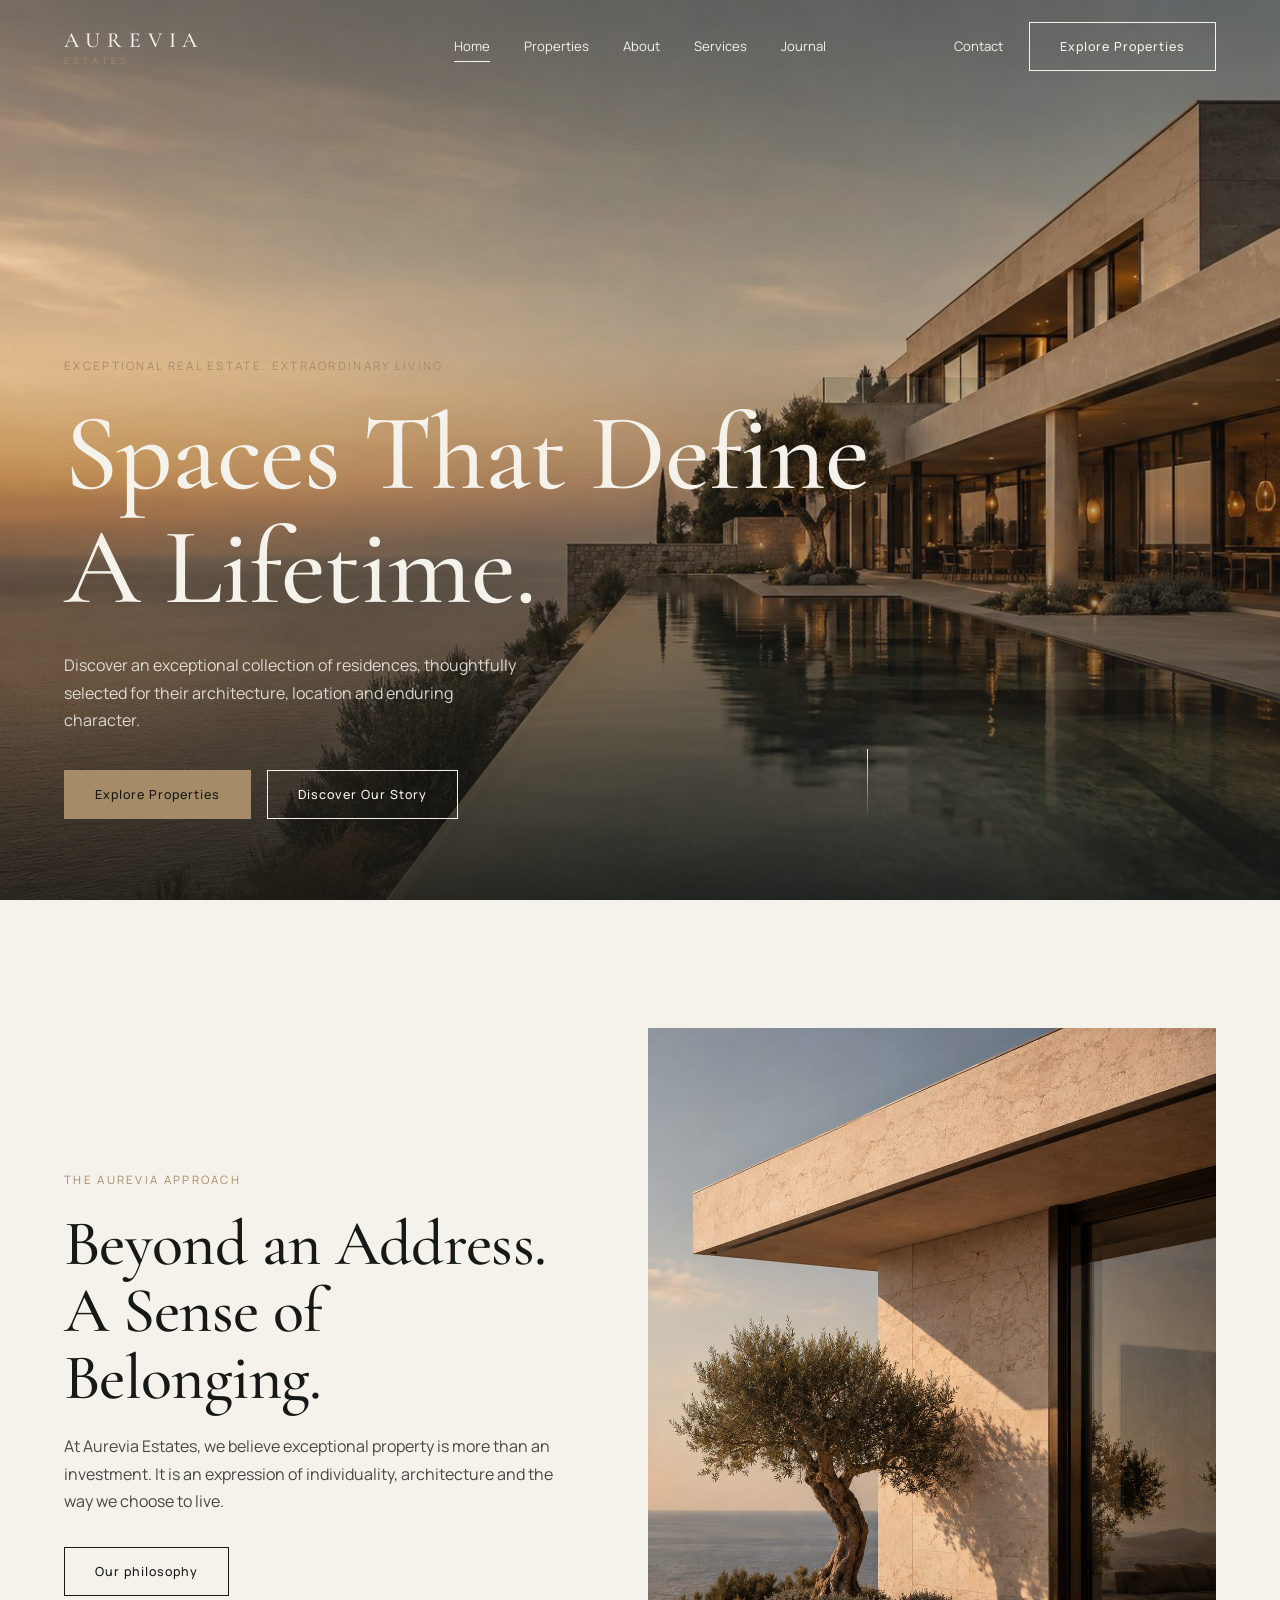
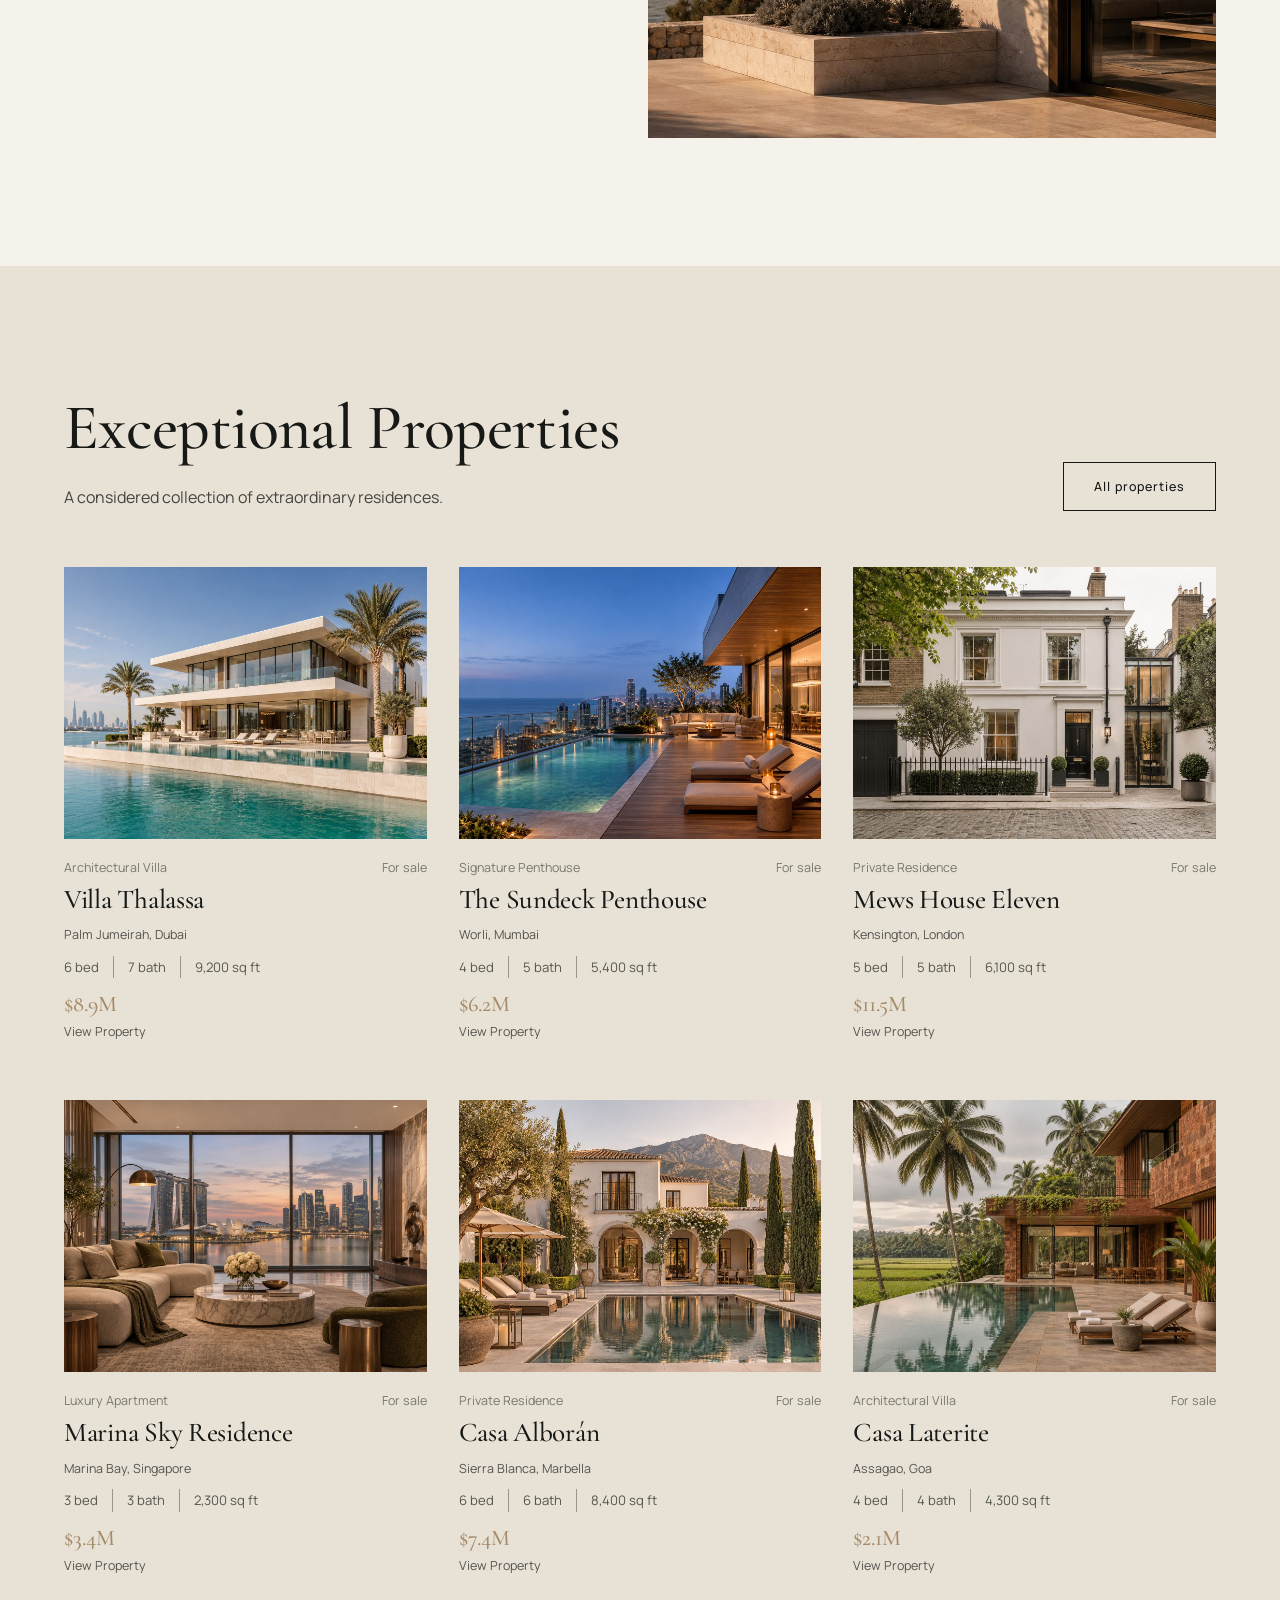
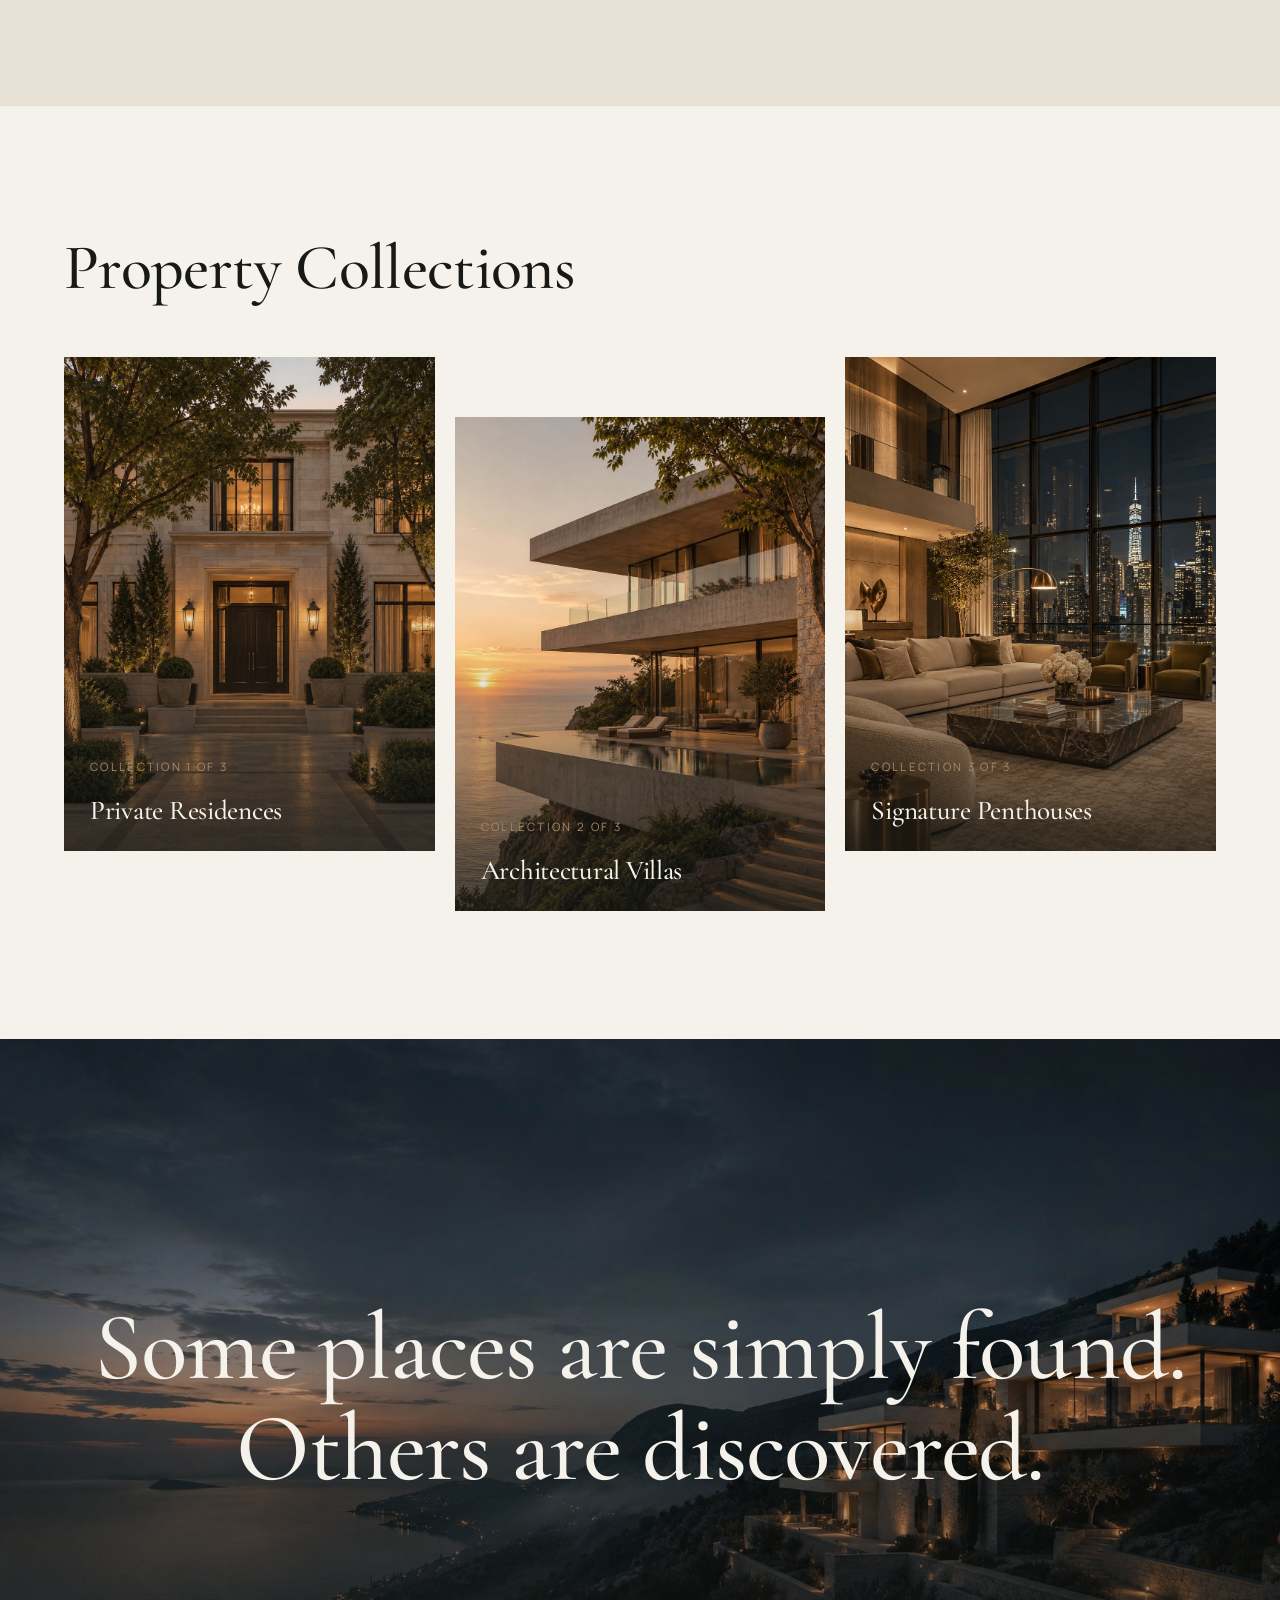
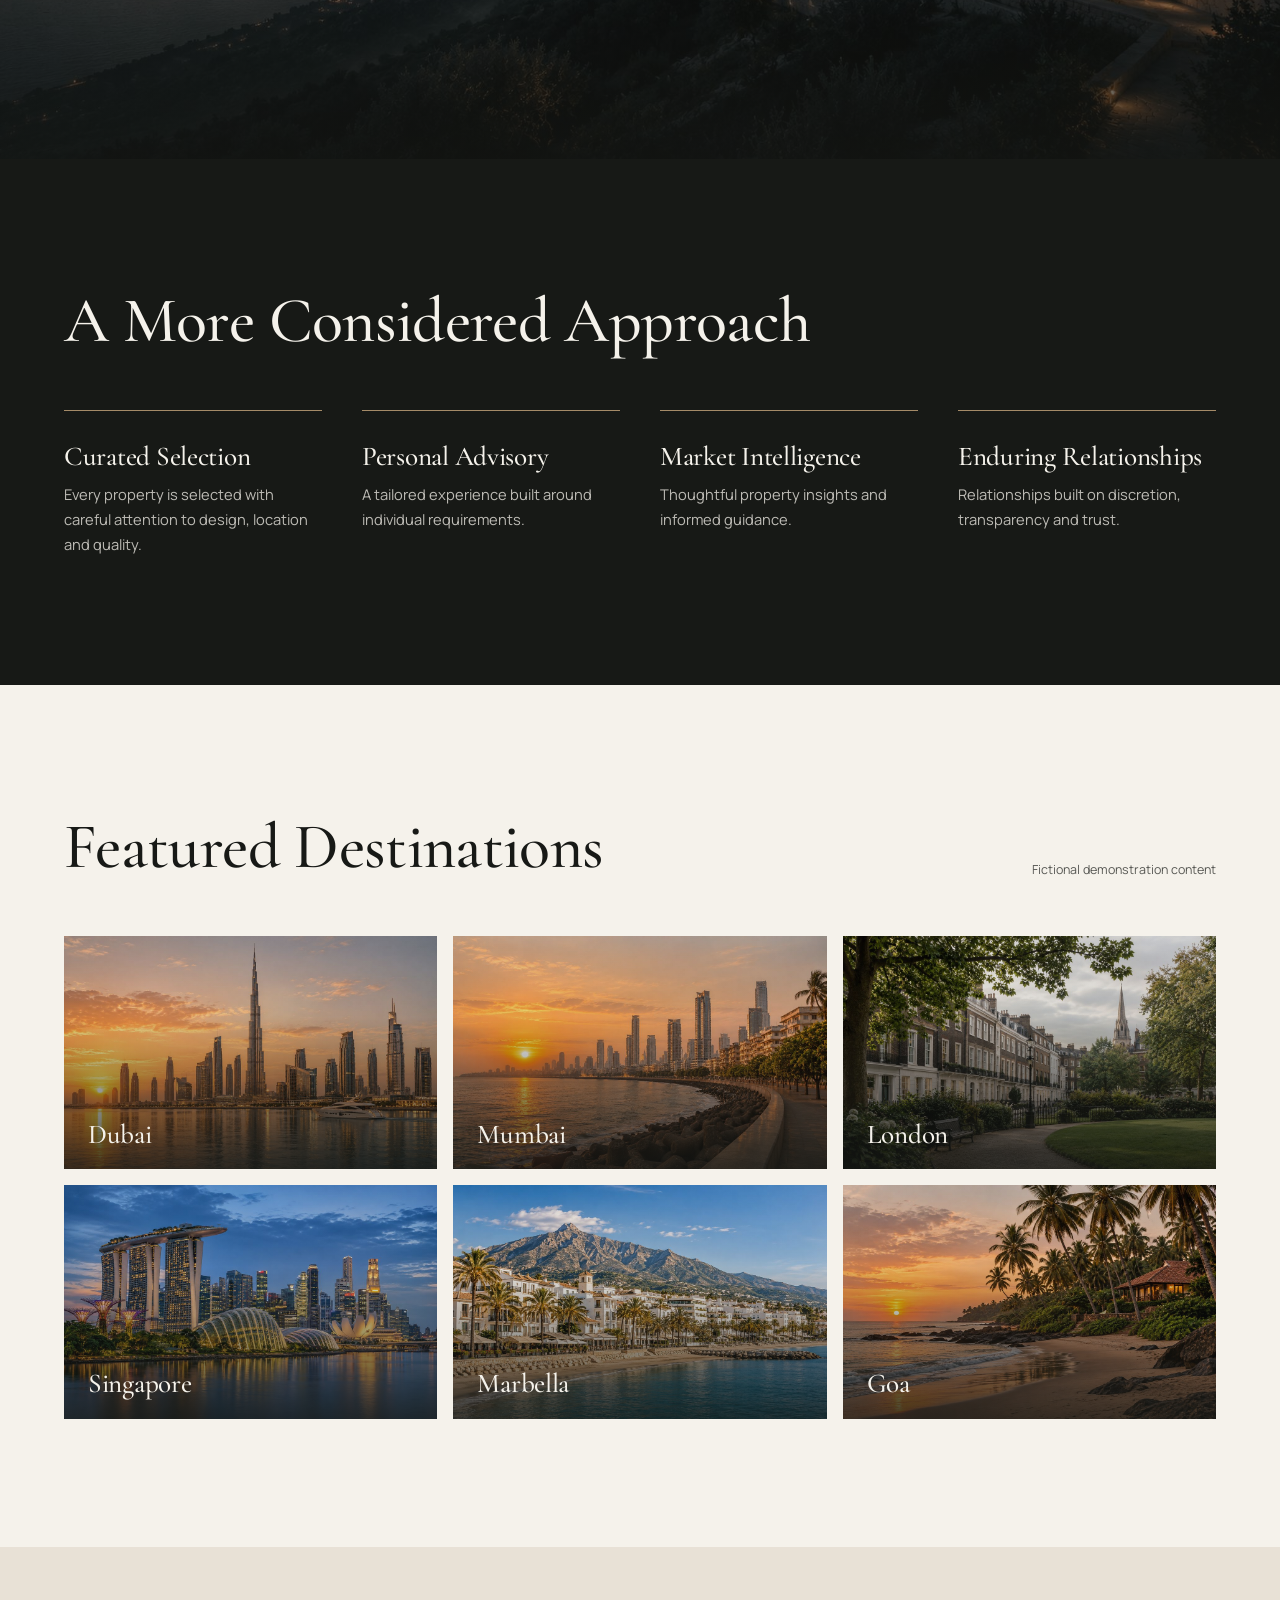
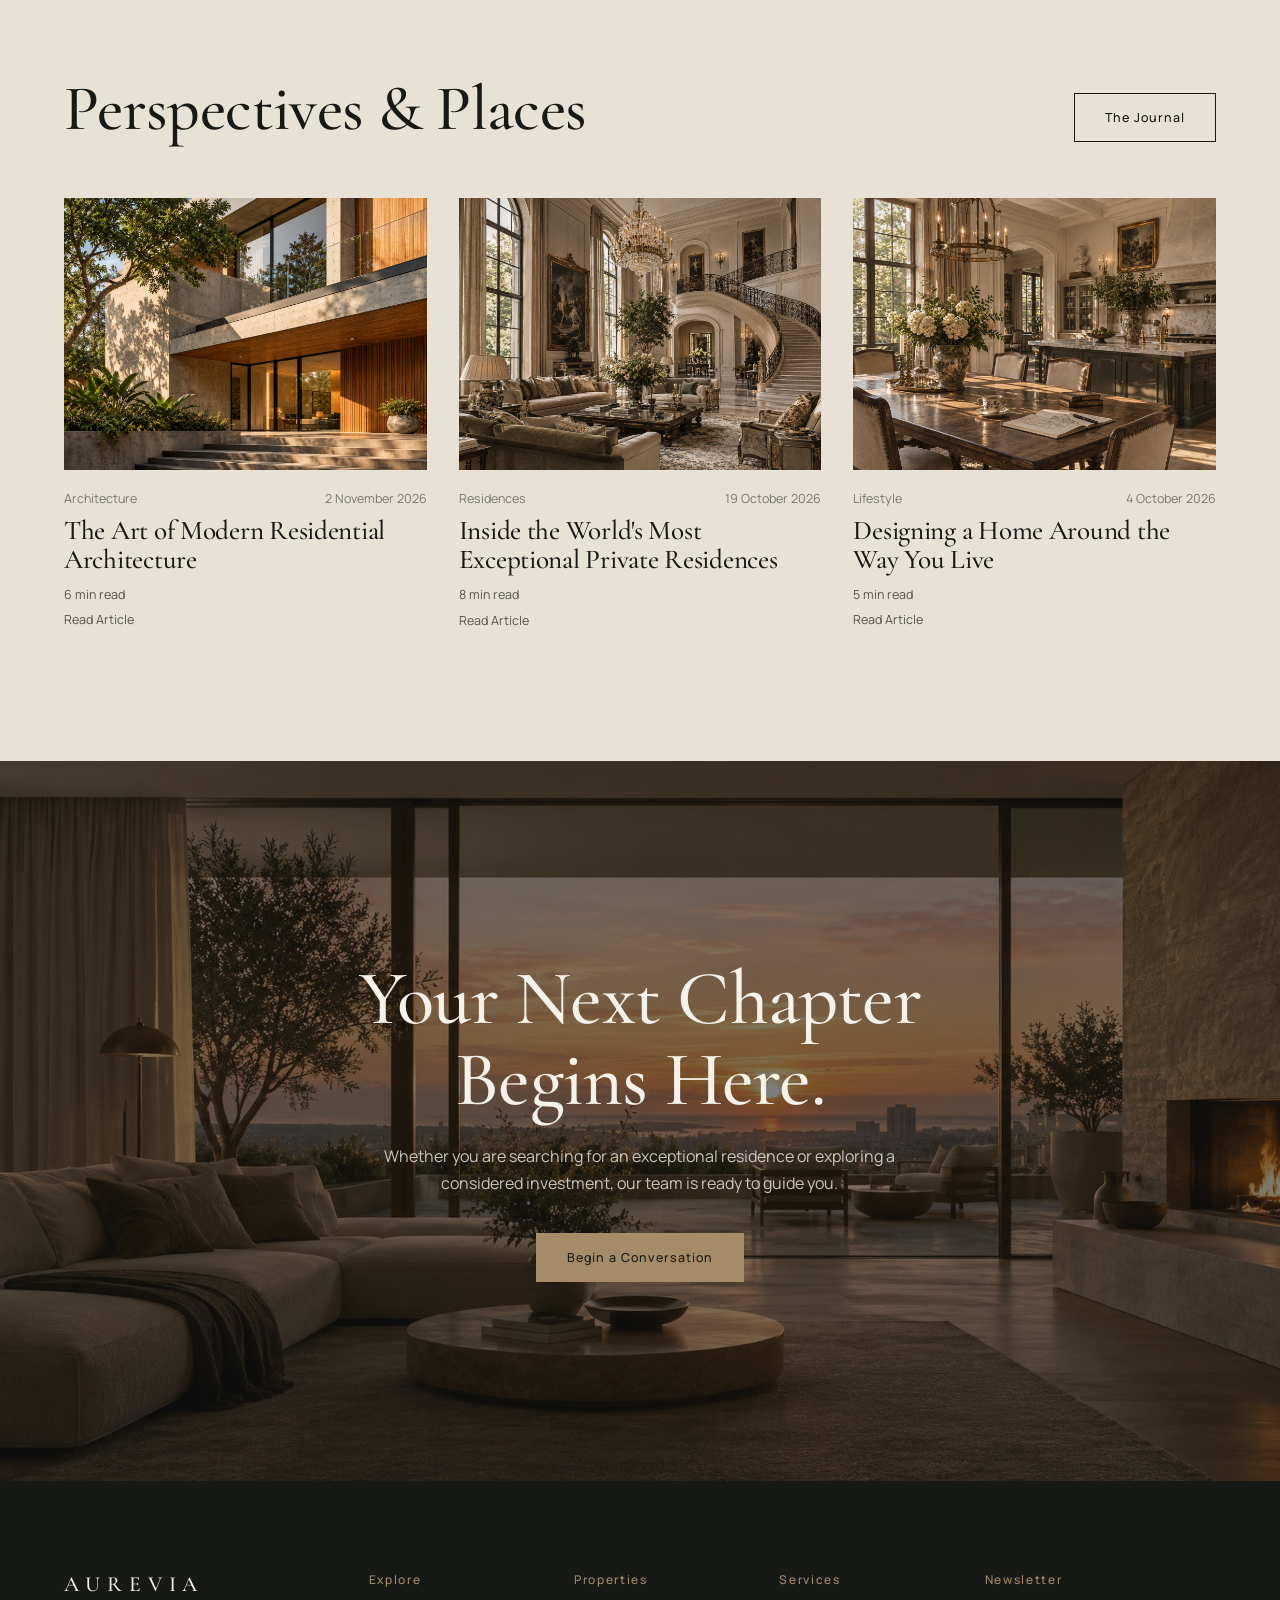
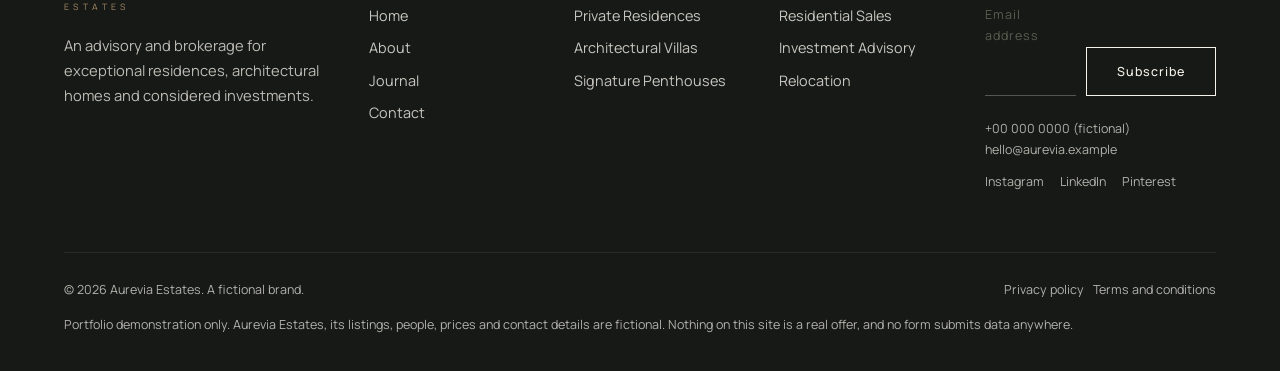
==== index.html @ 460294f6 "Initial commit: Aurevia Estates fictional portfolio website" ====
<!DOCTYPE html>
<html lang="en">
<head>
<meta charset="utf-8">
<meta name="viewport" content="width=device-width, initial-scale=1">
<title>Aurevia Estates | Fictional portfolio demonstration</title>
<meta name="description" content="Aurevia Estates is a fictional luxury real estate brand created as a web design portfolio demonstration.">
<link rel="icon" href="favicon.ico" sizes="any">
<link rel="icon" href="favicon.svg" type="image/svg+xml">
<link rel="apple-touch-icon" href="apple-touch-icon.png">
<meta name="theme-color" content="#171916">
<meta property="og:type" content="website">
<meta property="og:title" content="Aurevia Estates | Fictional luxury real estate portfolio demo">
<meta property="og:description" content="A fictional luxury real estate brand created as a web design portfolio demonstration.">
<meta property="og:image" content="https://YOUR-DOMAIN.com/og-image.jpg">
<meta name="twitter:card" content="summary_large_image">
<link rel="preconnect" href="https://fonts.googleapis.com"><link rel="preconnect" href="https://fonts.gstatic.com" crossorigin>
<link href="https://fonts.googleapis.com/css2?family=Cormorant+Garamond:wght@400;500;600&family=Manrope:wght@400;500;600&family=Pinyon+Script&display=swap" rel="stylesheet">
<link rel="stylesheet" href="styles.css">
</head>
<body>
<a href="#main" id="skip" class="ul" style="position:absolute;left:-999px;z-index:80;background:#171916;color:#F5F2EB;padding:8px 14px" onfocus="this.style.left='10px'" onblur="this.style.left='-999px'">Skip to content</a>
<header id="hd">
  <a href="#/" class="logo" aria-label="Aurevia Estates home">AUREVIA<small>ESTATES</small></a>
  <nav id="nav" aria-label="Main">
    <a href="#/">Home</a><a href="#/properties">Properties</a><a href="#/about">About</a><a href="#/services">Services</a><a href="#/journal">Journal</a><a href="#/contact" class="m">Contact</a>
  </nav>
  <div class="hr"><a href="#/contact" class="ul">Contact</a><a href="#/properties" class="btn">Explore Properties</a></div>
  <button id="burger" aria-expanded="false" aria-controls="nav">Menu</button>
</header>
<main id="main"></main>
<footer>
  <div class="fg">
    <div><a href="#/" class="logo">AUREVIA<small>ESTATES</small></a><p style="margin-top:20px;opacity:.75;max-width:34ch;font-size:.92rem">An advisory and brokerage for exceptional residences, architectural homes and considered investments.</p></div>
    <div><h4>Explore</h4><ul><li><a href="#/">Home</a></li><li><a href="#/about">About</a></li><li><a href="#/journal">Journal</a></li><li><a href="#/contact">Contact</a></li></ul></div>
    <div><h4>Properties</h4><ul><li><a href="#/properties/residence">Private Residences</a></li><li><a href="#/properties/villa">Architectural Villas</a></li><li><a href="#/properties/penthouse">Signature Penthouses</a></li></ul></div>
    <div><h4>Services</h4><ul><li><a href="#/services">Residential Sales</a></li><li><a href="#/services">Investment Advisory</a></li><li><a href="#/services">Relocation</a></li></ul></div>
    <div><h4>Newsletter</h4><form data-f="news" novalidate><div class="nl"><div style="flex:1"><label for="ne" class="cap">Email address</label><input id="ne" name="email" type="email" autocomplete="email" data-req></div><button class="btn" style="align-self:end">Subscribe</button></div><span class="err">Enter a valid email address.</span></form>
    <p class="cap" style="margin-top:22px">+00 000 0000 (fictional)<br>hello@aurevia.example</p><p class="cap soc" style="margin-top:10px"><button type="button" class="ul" data-soc="Instagram">Instagram</button><button type="button" class="ul" data-soc="LinkedIn">LinkedIn</button><button type="button" class="ul" data-soc="Pinterest">Pinterest</button></p></div>
  </div>
  <div class="fb"><span>&copy; 2026 Aurevia Estates. A fictional brand.</span><span><a href="#/privacy" class="ul">Privacy policy</a> &nbsp; <a href="#/terms" class="ul">Terms and conditions</a></span></div>
  <p class="cap" style="margin-top:14px">Portfolio demonstration only. Aurevia Estates, its listings, people, prices and contact details are fictional. Nothing on this site is a real offer, and no form submits data anywhere.</p>
</footer>
<div id="toast" role="status" aria-live="polite"></div>
<button id="top" aria-label="Back to top">&uarr;</button>
<script src="script.js"></script>
</body>
</html>
---- styles.css ----
:root{--ink:#171916;--ivory:#F5F2EB;--beige:#E8E1D6;--olive:#777A68;--bronze:#A58B68;--grey:#99958D;--serif:'Cormorant Garamond',Georgia,serif;--sans:'Manrope',system-ui,sans-serif;--pad:clamp(20px,5vw,72px);--sec:clamp(72px,10vw,140px);--ease:cubic-bezier(.2,.7,.2,1)}
*{box-sizing:border-box;margin:0}html{scroll-behavior:smooth}
body{font:400 16px/1.7 var(--sans);background:var(--ivory);color:var(--ink);-webkit-font-smoothing:antialiased;overflow-x:hidden}
a{color:inherit;text-decoration:none}ul{list-style:none;padding:0}img,svg{display:block;max-width:100%}
:focus-visible{outline:2px solid var(--bronze);outline-offset:3px}
h1,h2,h3{font-family:var(--serif);font-weight:500;line-height:1.05;letter-spacing:-.01em}
h1{font-size:clamp(3rem,8.5vw,7.5rem)}h2{font-size:clamp(2.2rem,5vw,4.2rem)}h3{font-size:1.7rem}
.wrap{padding:0 var(--pad)}.sec{padding:var(--sec) var(--pad)}.dark{background:var(--ink);color:var(--ivory)}.beige{background:var(--beige)}
.eye{font-size:.72rem;letter-spacing:.2em;text-transform:uppercase;color:var(--bronze);margin-bottom:20px;display:block}
.lead{max-width:52ch;color:inherit;opacity:.78;margin-top:22px}
/* header */
#hd{position:fixed;inset:0 0 auto;z-index:50;display:grid;grid-template-columns:1fr auto 1fr;align-items:center;padding:22px var(--pad);transition:background .4s,padding .4s,color .4s;color:var(--ivory)}
#hd.solid{background:var(--ink);padding-block:14px}
.logo{font:500 1.35rem var(--serif);letter-spacing:.32em}.logo small{display:block;font:400 .55rem var(--sans);letter-spacing:.5em;color:var(--bronze);margin-top:2px}
#nav{display:flex;gap:34px;font-size:.82rem}#nav a,.ul{position:relative}
#nav a:after,.ul:after{content:"";position:absolute;left:0;bottom:-4px;height:1px;width:100%;background:currentColor;transform:scaleX(0);transform-origin:left;transition:transform .4s var(--ease)}
#nav a:hover:after,#nav a.on:after,.ul:hover:after{transform:scaleX(1)}
.hr{justify-self:end;display:flex;gap:26px;align-items:center;font-size:.82rem}
.btn{display:inline-block;padding:15px 30px;border:1px solid currentColor;font:500 .78rem var(--sans);letter-spacing:.08em;background:none;color:inherit;cursor:pointer;transition:background .35s,color .35s,border-color .35s}
.btn:hover{background:var(--ivory);color:var(--ink);border-color:var(--ivory)}.btn.fill{background:var(--bronze);border-color:var(--bronze);color:var(--ink)}.btn.fill:hover{background:var(--ivory)}
.btn.ink:hover{background:var(--ink);color:var(--ivory);border-color:var(--ink)}
#burger{display:none;background:none;border:0;color:inherit;justify-self:end;cursor:pointer;font:500 .8rem var(--sans);letter-spacing:.1em;padding:8px}
/* hero */
.hero{position:relative;min-height:100svh;display:flex;align-items:flex-end;color:var(--ivory);background:var(--ink);overflow:hidden}
.hero .bg,.hero .bg svg,.band .bg,.band .bg svg{position:absolute;inset:0;width:100%;height:100%}
.hero:after,.band:after{content:"";position:absolute;inset:0;background:linear-gradient(0deg,rgba(23,25,22,.75),rgba(23,25,22,.1) 60%)}
.hero .in{position:relative;z-index:2;padding:0 var(--pad) 9vh;max-width:1200px}
.hero p.s{max-width:46ch;margin:28px 0 36px;opacity:.85}.hero .cta{display:flex;gap:16px;flex-wrap:wrap}
.hero.sm{min-height:62svh}.hero.sm h1{font-size:clamp(2.8rem,7vw,6rem)}
.scroll{position:absolute;right:var(--pad);bottom:9vh;z-index:2;width:1px;height:70px;background:linear-gradient(var(--ivory),transparent);animation:sc 2.4s infinite}
@keyframes sc{0%{transform:scaleY(0);transform-origin:top}50%{transform:scaleY(1);transform-origin:top}51%{transform-origin:bottom}100%{transform:scaleY(0);transform-origin:bottom}}
.hero h1,.hero .eye,.hero .s,.hero .cta{animation:up 1.1s var(--ease) both}.hero .eye{animation-delay:.1s}.hero h1{animation-delay:.25s}.hero .s{animation-delay:.5s}.hero .cta{animation-delay:.65s}
@keyframes up{from{opacity:0;transform:translateY(28px)}}
/* layout */
.split{display:grid;grid-template-columns:1fr 1.15fr;gap:clamp(32px,7vw,110px);align-items:center}
.split.r{grid-template-columns:1.15fr 1fr}.ph{aspect-ratio:4/5;overflow:hidden;background:var(--beige)}.ph svg,.im svg{width:100%;height:100%;transition:transform 1.2s var(--ease)}
.ph:hover svg,.card:hover .im svg,.dest:hover svg,.col:hover svg{transform:scale(1.05)}
.head{display:flex;justify-content:space-between;align-items:flex-end;gap:30px;margin-bottom:56px;flex-wrap:wrap}
.grid{display:grid;grid-template-columns:repeat(3,1fr);gap:56px 32px}
.card{display:block}.im{aspect-ratio:4/3;overflow:hidden;background:var(--beige)}
.cm{display:flex;justify-content:space-between;gap:12px;font-size:.78rem;color:var(--olive);margin:18px 0 8px}
.card h3{margin-bottom:10px}.meta{display:flex;font-size:.82rem;color:#55574d}.meta li+li{border-left:1px solid var(--grey);margin-left:14px;padding-left:14px}
.pr{font:500 1.4rem var(--serif);margin-top:12px;color:var(--bronze)}
.cols{display:grid;grid-template-columns:repeat(3,1fr);gap:20px}.col{position:relative;aspect-ratio:3/4;overflow:hidden;color:var(--ivory)}
.col svg{position:absolute;inset:0;width:100%;height:100%}.col:after{content:"";position:absolute;inset:0;background:linear-gradient(0deg,rgba(23,25,22,.7),transparent 55%)}
.col div{position:absolute;z-index:2;left:26px;bottom:26px}.col:nth-child(2){margin-top:60px}
.band{position:relative;min-height:80svh;display:grid;place-items:center;text-align:center;color:var(--ivory);overflow:hidden;padding:0 var(--pad)}
.band h2{position:relative;z-index:2;font-size:clamp(2.8rem,7.5vw,7rem)}
.pr4{display:grid;grid-template-columns:repeat(4,1fr);gap:40px}.pr4 div{border-top:1px solid var(--bronze);padding-top:22px}.pr4 h3{margin:10px 0}.pr4 p{opacity:.75;font-size:.92rem}
.dests{display:grid;grid-template-columns:repeat(3,1fr);gap:16px}.dest{position:relative;aspect-ratio:16/10;overflow:hidden;color:var(--ivory);cursor:pointer;display:block}
.dest svg{position:absolute;inset:0;width:100%;height:100%}.dest:after{content:"";position:absolute;inset:0;background:linear-gradient(0deg,rgba(23,25,22,.8),rgba(23,25,22,.1) 65%);transition:opacity .4s}.dest:hover:after{opacity:.75}
.dest div{position:absolute;z-index:2;inset:auto 24px 20px}.dest p{font-size:.85rem;max-height:0;opacity:0;overflow:hidden;transition:.5s var(--ease)}.dest:hover p,.dest:focus-visible p{max-height:90px;opacity:.9}
.cap{font-size:.78rem;opacity:.7}
/* filters */
.fl{display:grid;grid-template-columns:2fr 1.2fr 1fr 1fr 1fr;gap:14px;background:var(--beige);padding:24px;margin-bottom:20px;align-items:end}
label{font-size:.72rem;letter-spacing:.08em;color:var(--olive);display:block}
input,select,textarea{width:100%;font:inherit;font-size:.92rem;padding:12px 0;border:0;border-bottom:1px solid var(--grey);background:transparent;color:inherit;border-radius:0}
input:focus,select:focus,textarea:focus{outline:0;border-color:var(--bronze)}.dark input,.dark select,.dark textarea{border-color:#555}
.seg{display:flex;gap:8px;margin-bottom:20px}.seg button{padding:10px 22px;border:1px solid var(--grey);background:none;font:inherit;font-size:.82rem;cursor:pointer;transition:.3s}.seg .on{background:var(--ink);color:var(--ivory);border-color:var(--ink)}
.fa{display:flex;gap:14px;margin-bottom:44px;align-items:center;flex-wrap:wrap}.cnt{margin-left:auto;font-size:.85rem;color:var(--olive)}
#res{transition:opacity .3s}#res.f{opacity:0}.empty{padding:60px 0;text-align:center;grid-column:1/-1}
/* detail */
.gal{display:grid;grid-template-columns:1fr 130px;gap:12px}.gal .main{aspect-ratio:16/9;overflow:hidden}.gal .main svg{width:100%;height:100%}.th{display:grid;gap:12px}
.th button{padding:0;border:2px solid transparent;cursor:pointer;overflow:hidden;background:none;aspect-ratio:4/3}.th button.on{border-color:var(--bronze)}.th svg{width:100%;height:100%}
.facts{display:grid;grid-template-columns:repeat(4,1fr);border-block:1px solid var(--grey);margin:36px 0}.facts div{padding:22px 0}.facts b{display:block;font:500 1.8rem var(--serif)}.facts span{font-size:.78rem;color:var(--olive)}
.two{display:grid;grid-template-columns:1.4fr 1fr;gap:clamp(32px,6vw,90px);align-items:start}.ls{columns:2;gap:30px}.ls li{padding:8px 0;border-bottom:1px solid var(--beige);break-inside:avoid;font-size:.92rem}
form{display:grid;gap:22px}.err{color:#b4513f;font-size:.75rem;display:none}.bad+.err{display:block}.bad{border-color:#b4513f!important}.dark .err{color:#e49b8a}
.ok{border:1px solid var(--bronze);padding:30px}.ok h3{margin-bottom:8px}
/* misc */
.svc{display:grid;grid-template-columns:1fr 1fr;gap:clamp(30px,6vw,90px);align-items:center;margin-bottom:var(--sec)}.svc:nth-child(even) .ph{order:2}.svc .ph{aspect-ratio:4/3}
.svc ul{margin:20px 0 28px}.svc li{padding:6px 0 6px 22px;position:relative;font-size:.92rem}.svc li:before{content:"";position:absolute;left:0;top:17px;width:10px;height:1px;background:var(--bronze)}
.team{display:grid;grid-template-columns:repeat(3,1fr);gap:32px}.mono{aspect-ratio:1;display:grid;place-items:center;font:500 4rem var(--serif);color:var(--bronze);background:var(--ink);margin-bottom:18px}
.val{display:grid;grid-template-columns:repeat(3,1fr);gap:40px}.val div{border-top:1px solid var(--bronze);padding-top:18px}
.art{max-width:720px;margin:0 auto}.art p{font:400 1.3rem/1.8 var(--serif);margin-bottom:1.4em}
.feat{display:grid;grid-template-columns:1.3fr 1fr;gap:48px;align-items:center;margin-bottom:var(--sec)}.feat .im{aspect-ratio:16/10}
.fi{display:flex;gap:10px;flex-wrap:wrap;margin-bottom:40px}.fi button{padding:8px 18px;border:1px solid var(--grey);background:none;font:inherit;font-size:.8rem;cursor:pointer}.fi .on{background:var(--ink);color:var(--ivory)}
.ct{display:grid;grid-template-columns:1fr 1.2fr;gap:clamp(30px,6vw,100px)}.ct dt{font-size:.72rem;color:var(--olive);margin-top:22px}
.map{margin-top:36px;background:var(--beige);aspect-ratio:4/3}
footer{background:var(--ink);color:var(--ivory);padding:90px var(--pad) 36px}
.fg{display:grid;grid-template-columns:1.6fr 1fr 1fr 1fr 1.4fr;gap:40px}footer h4{font:500 .75rem var(--sans);letter-spacing:.14em;color:var(--bronze);margin-bottom:16px}footer li{margin:8px 0;font-size:.9rem;opacity:.8}footer li a:hover{opacity:1;color:var(--bronze)}
.nl{display:flex;gap:10px}.nl input{border-color:#555}.fb{display:flex;justify-content:space-between;gap:20px;flex-wrap:wrap;border-top:1px solid #333;margin-top:60px;padding-top:26px;font-size:.78rem;opacity:.7}
#top{position:fixed;right:20px;bottom:20px;z-index:40;width:46px;height:46px;border:1px solid var(--bronze);background:var(--ink);color:var(--ivory);cursor:pointer;opacity:0;pointer-events:none;transition:.4s}#top.v{opacity:1;pointer-events:auto}
.rv{opacity:0;transform:translateY(24px);transition:opacity 1s var(--ease),transform 1s var(--ease)}.rv.in{opacity:1;transform:none}
.nf{min-height:100svh;display:grid;place-items:center;text-align:center;padding:var(--pad)}
@media(max-width:980px){#hd{grid-template-columns:1fr auto}.hr{display:none}#burger{display:block}
#nav{position:fixed;inset:0;background:var(--ink);flex-direction:column;justify-content:center;align-items:center;gap:26px;font:500 2rem var(--serif);transform:translateY(-100%);transition:transform .6s var(--ease)}#nav.open{transform:none}#burger{position:relative;z-index:60}
.split,.split.r,.two,.svc,.feat,.ct{grid-template-columns:1fr}.svc:nth-child(even) .ph{order:0}.grid,.cols,.dests,.team,.val{grid-template-columns:1fr 1fr}.pr4,.facts{grid-template-columns:1fr 1fr}.fg{grid-template-columns:1fr 1fr}.fl{grid-template-columns:1fr 1fr}.col:nth-child(2){margin-top:0}.gal{grid-template-columns:1fr}.th{grid-template-columns:repeat(4,1fr)}}
@media(max-width:600px){.grid,.cols,.dests,.team,.val,.pr4,.fg,.fl{grid-template-columns:1fr}.ls{columns:1}.nl{flex-direction:column}.btn{width:100%;text-align:center}.hero .cta{flex-direction:column}.scroll{display:none}}
@media(prefers-reduced-motion:reduce){*{animation:none!important;transition:none!important;scroll-behavior:auto!important}.rv{opacity:1;transform:none}}

.hero .bg img,.band .bg img,.ph img{width:100%;height:100%;object-fit:cover;display:block}.hero .bg img,.band .bg img{position:absolute;inset:0}.ph img{transition:transform 1.2s var(--ease)}.ph:hover img{transform:scale(1.05)}.band.cta:after{background:rgba(23,25,22,.55)}.hero .bg img{object-position:30% 50%}
.dest img{position:absolute;inset:0;width:100%;height:100%;object-fit:cover;transition:transform 1.2s var(--ease)}.dest:hover img{transform:scale(1.05)}
.col img{position:absolute;inset:0;width:100%;height:100%;object-fit:cover;transition:transform 1.2s var(--ease)}.col:hover img{transform:scale(1.05)}
.im img{width:100%;height:100%;object-fit:cover;display:block;transition:transform 1.2s var(--ease)}.card:hover .im img,.feat:hover .im img{transform:scale(1.05)}
.gal .main img,.th img{width:100%;height:100%;object-fit:cover;display:block}
.sc{font-family:'Pinyon Script','Snell Roundhand','Brush Script MT',cursive;font-weight:400;letter-spacing:0;line-height:1.15;display:inline-block}p.sc,.sc.md,.sc.lg{display:block}.sc.md{font-size:clamp(2rem,3.4vw,2.8rem)}.sc.lg{font-size:clamp(2.8rem,6vw,5.2rem);line-height:1.1}.sc.b{color:var(--bronze)}
.hero h1 .sc{font-size:1.3em;color:#dcc7a3;line-height:.95}.band h2 .sc,.dark h2 .sc{color:var(--bronze)}h2 .sc{font-size:1.15em}
.tl{display:grid;grid-template-columns:repeat(3,1fr);gap:40px}.tl>div{border-top:1px solid var(--bronze);padding-top:20px}.tl .sc{font-size:3.4rem;color:var(--bronze);line-height:1}.mono.sc{font-size:5rem}
@media(max-width:980px){.tl{grid-template-columns:1fr}}
#nav a.m{display:none}body.lock{overflow:hidden}
.soc button{background:none;border:0;color:inherit;font:inherit;cursor:pointer;padding:0;margin-right:16px}
#toast{position:fixed;left:50%;bottom:28px;transform:translate(-50%,20px);background:var(--ink);color:var(--ivory);padding:14px 22px;font-size:.85rem;border:1px solid var(--bronze);opacity:0;pointer-events:none;transition:.4s;z-index:70;max-width:90vw;text-align:center}#toast.v{opacity:1;transform:translate(-50%,0)}
.gal .main{position:relative}#gm{height:100%}.gb{position:absolute;top:50%;transform:translateY(-50%);width:44px;height:44px;border:1px solid var(--ivory);background:rgba(23,25,22,.55);color:var(--ivory);cursor:pointer;font-size:1.1rem;transition:background .3s}.gb:hover{background:var(--bronze)}.gb.p{left:14px}.gb.n{right:14px}
@media(max-width:980px){#nav a.m{display:block}}
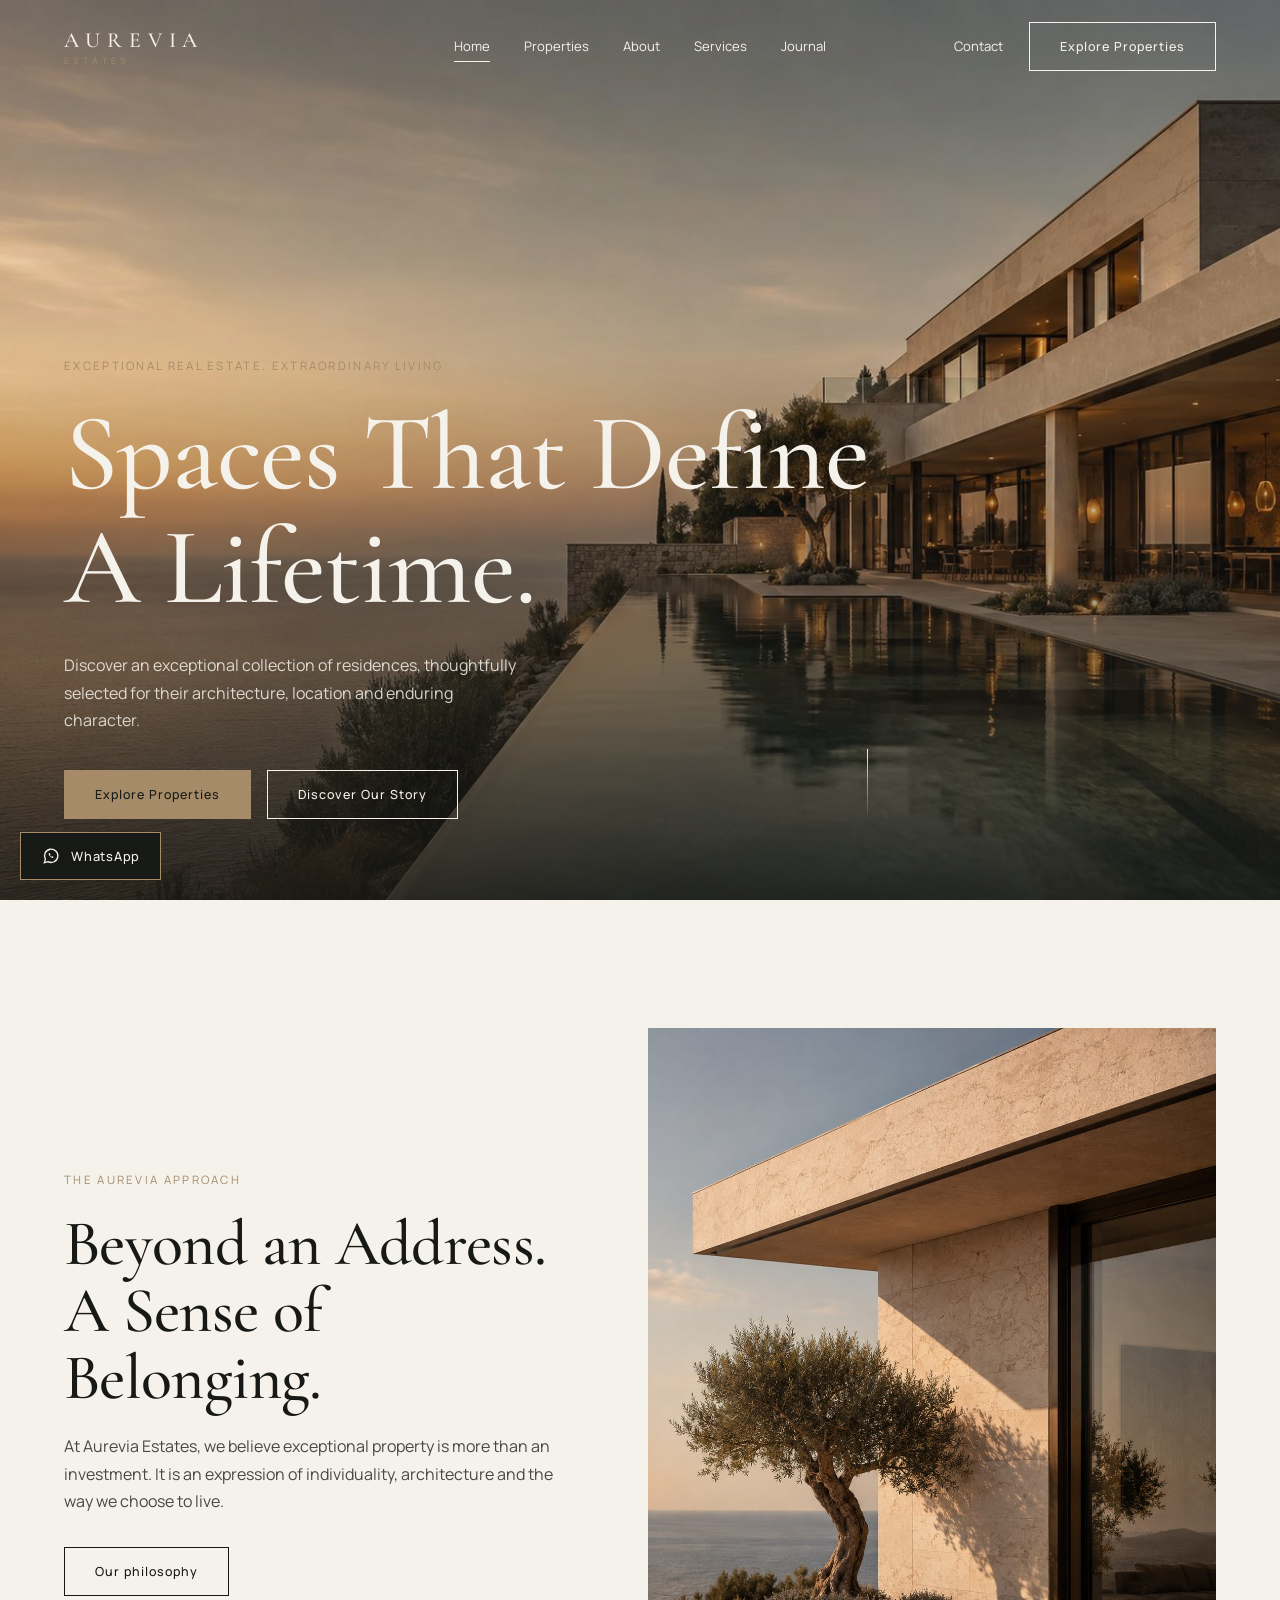
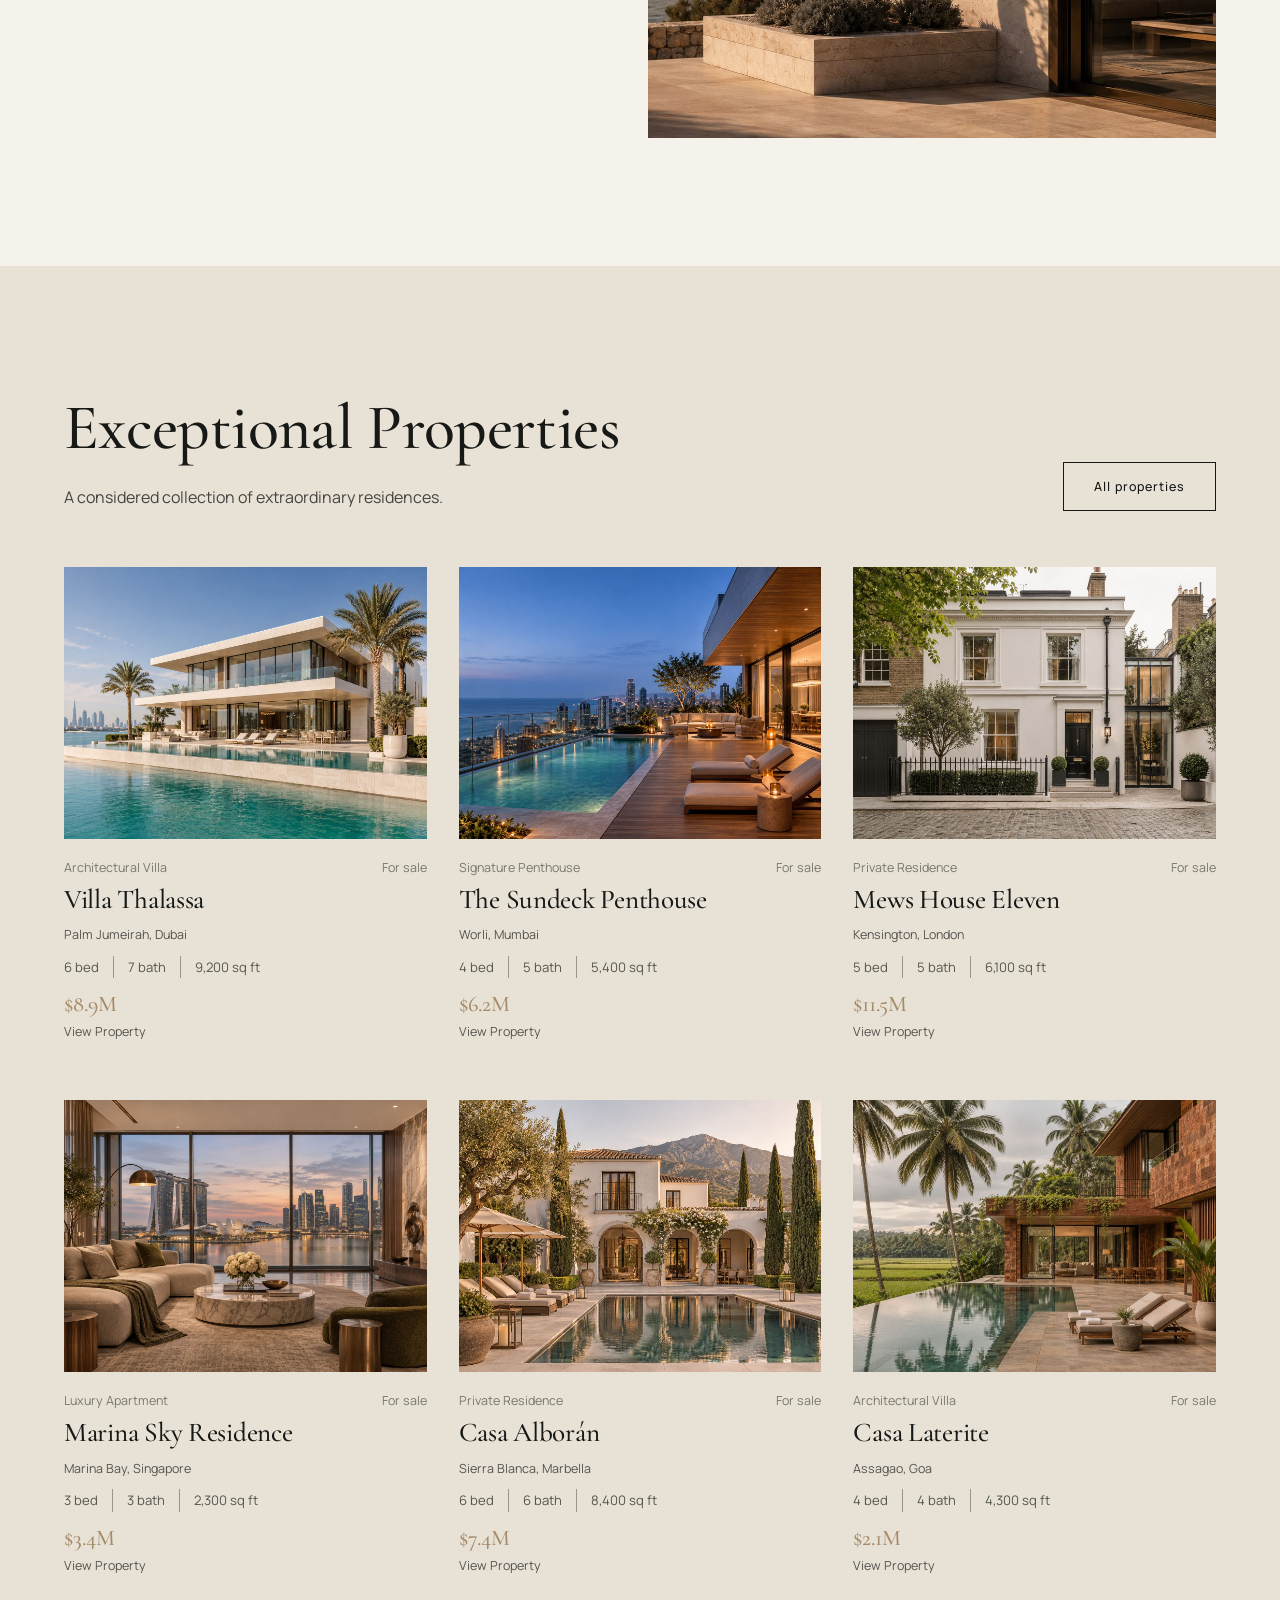
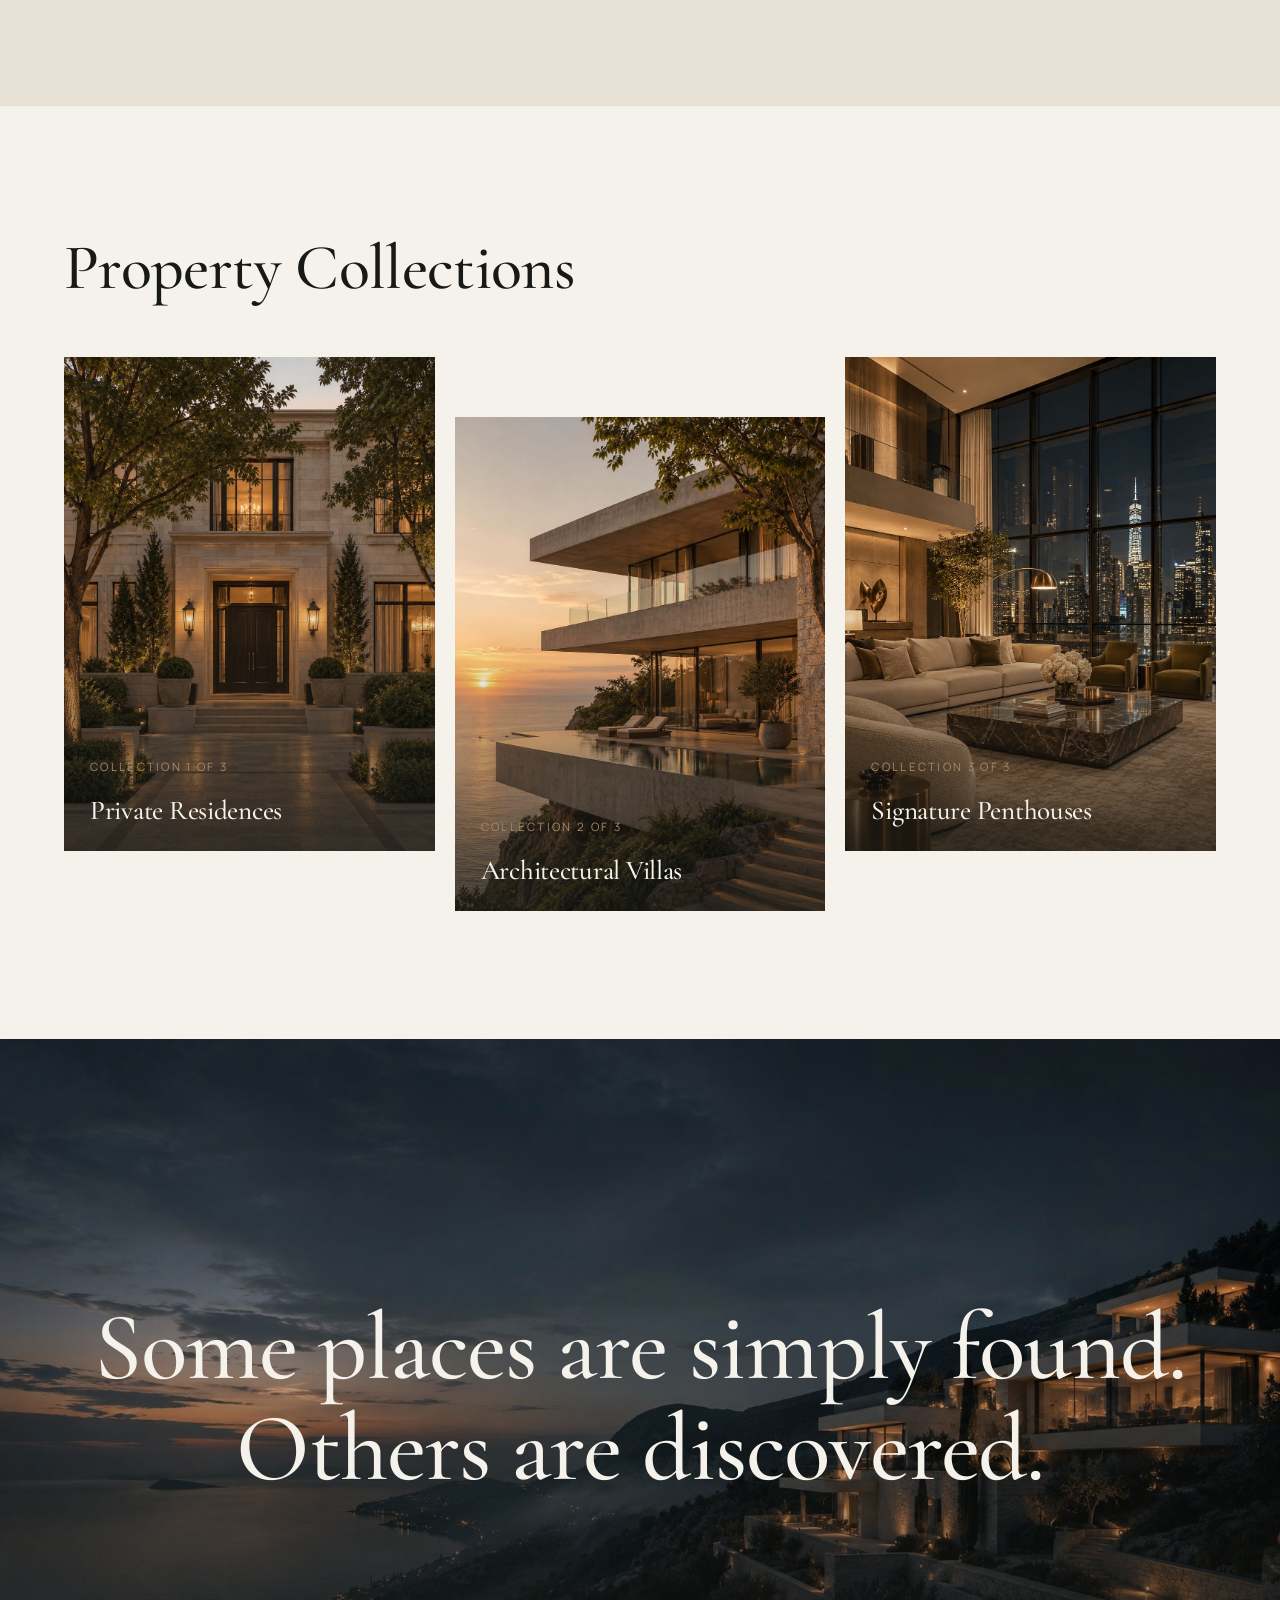
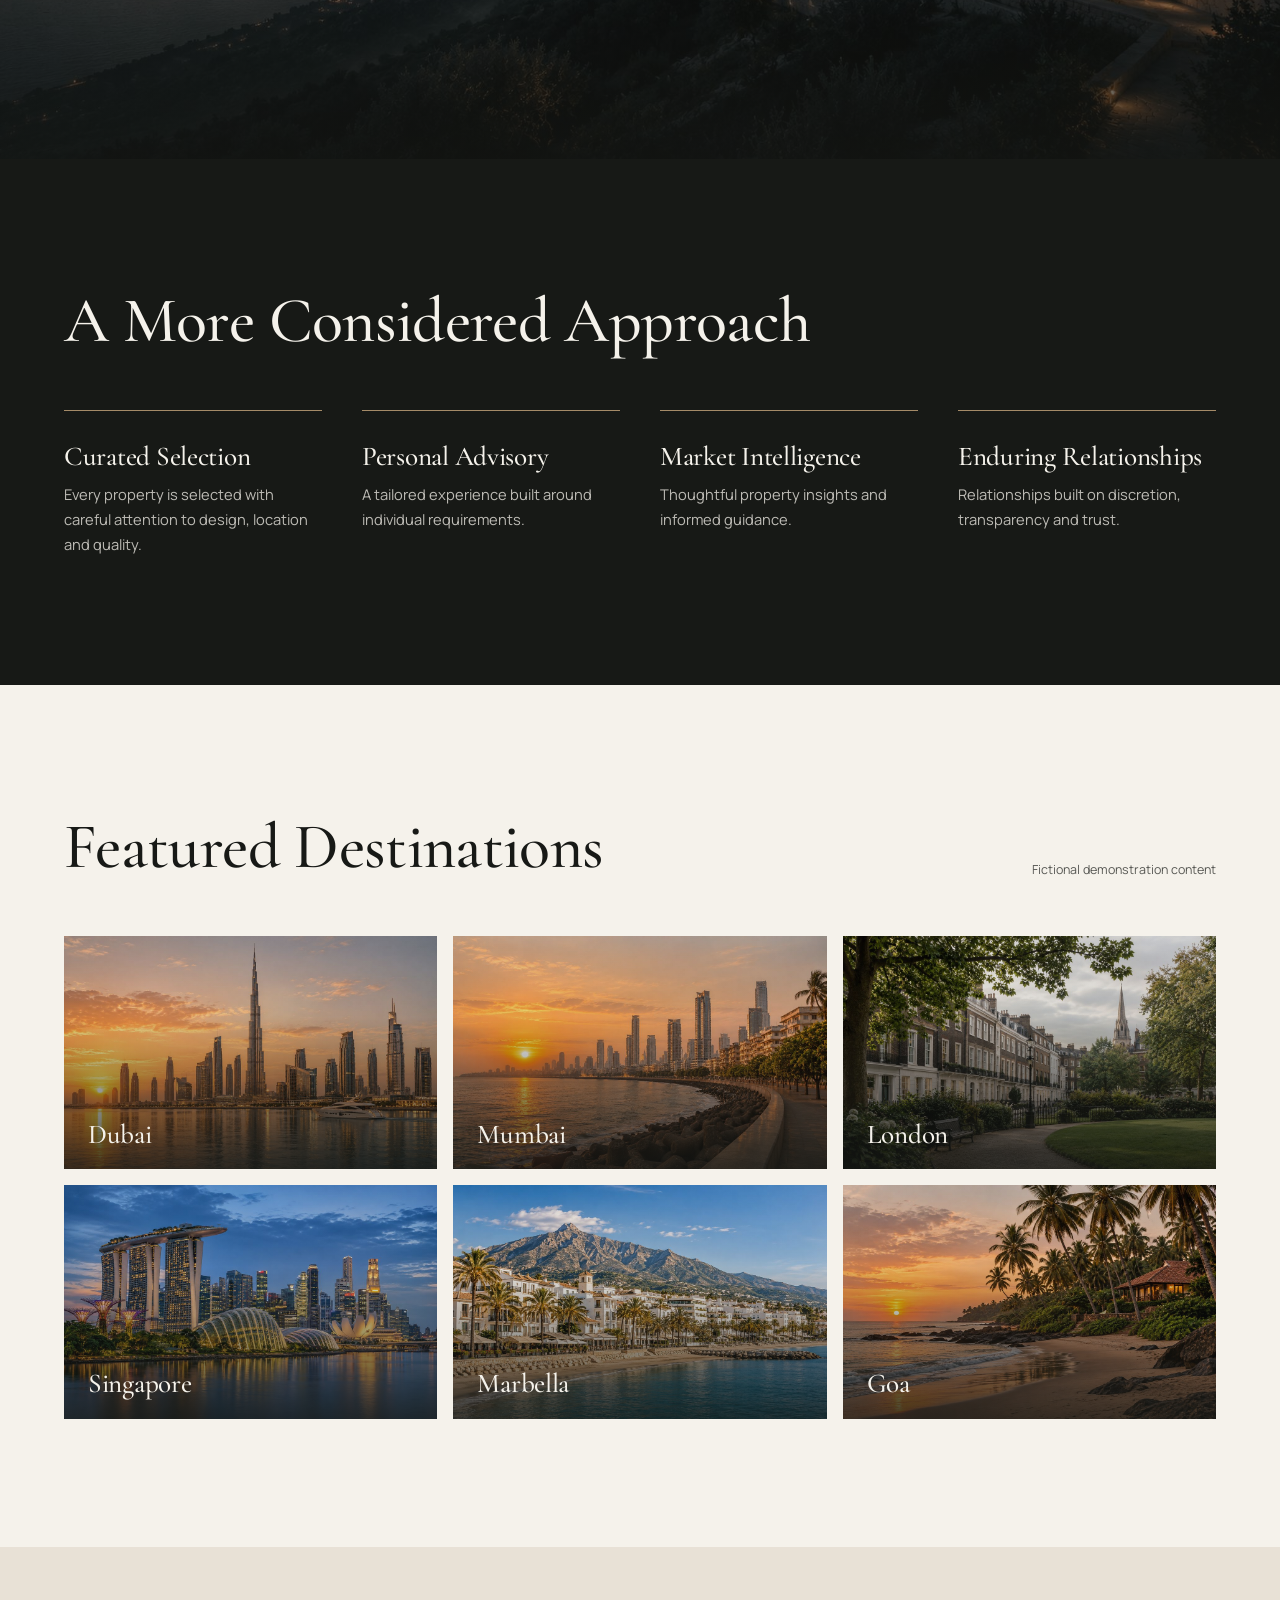
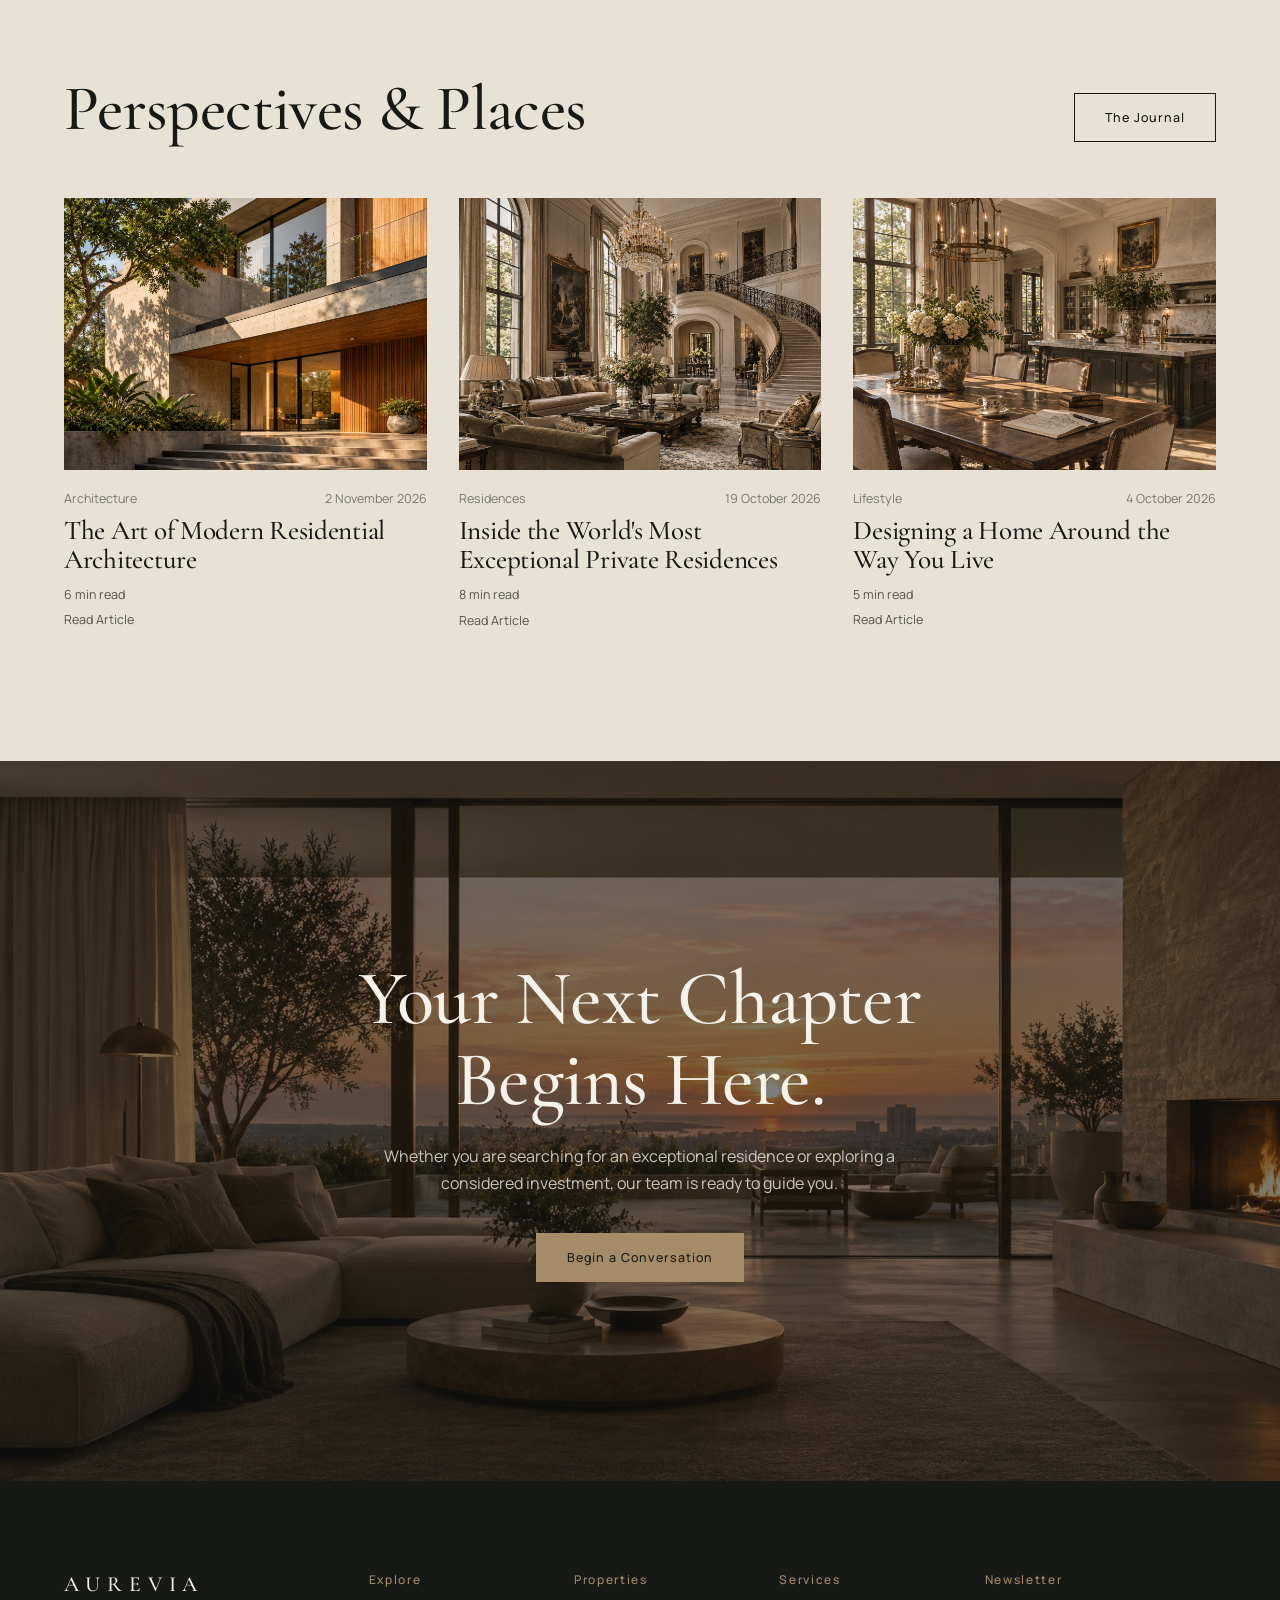
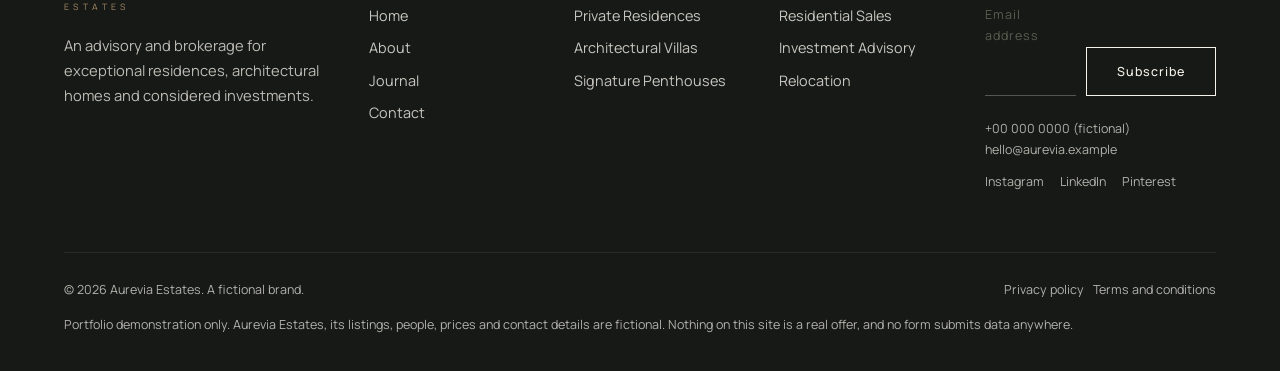
==== commit 9eda01ac: "Add WhatsApp chat widget (demo mode) and README section" ====
--- a/index.html
+++ b/index.html
@@ -41,6 +41,13 @@
   <div class="fb"><span>&copy; 2026 Aurevia Estates. A fictional brand.</span><span><a href="#/privacy" class="ul">Privacy policy</a> &nbsp; <a href="#/terms" class="ul">Terms and conditions</a></span></div>
   <p class="cap" style="margin-top:14px">Portfolio demonstration only. Aurevia Estates, its listings, people, prices and contact details are fictional. Nothing on this site is a real offer, and no form submits data anywhere.</p>
 </footer>
+<button id="wab" class="wab" type="button" aria-expanded="false" aria-controls="wap"><svg viewBox="0 0 24 24" width="20" height="20" fill="none" stroke="currentColor" stroke-width="1.6" aria-hidden="true"><path d="M4 20l1.3-4.2A8 8 0 1 1 8.4 18.8L4 20z"/><path d="M9 9.2c.3 2 2.7 4.6 5 5.3l1.3-1.2-1.7-1-.8.7c-.9-.4-1.7-1.2-2.1-2.1l.7-.8-1-1.7L9 9.2z" fill="currentColor" stroke="none"/></svg><span>WhatsApp</span></button>
+<section id="wap" class="wap" role="dialog" aria-label="WhatsApp chat (demo)" hidden>
+  <header><div><strong>Aurevia Concierge</strong><small>Demo chat. Replies are simulated.</small></div><button type="button" id="wax" aria-label="Close chat">&times;</button></header>
+  <div id="wam" class="wam" aria-live="polite"><p class="b bot">Hello, and welcome to Aurevia Estates. How may we help you today?</p></div>
+  <div class="chips"><button type="button" class="chip">I would like a private viewing</button><button type="button" class="chip">Tell me about investment options</button><button type="button" class="chip">I would like to speak with an advisor</button></div>
+  <form id="waf" novalidate><label for="wat" class="cap" style="display:block;margin-bottom:4px">Your message</label><div class="wr"><textarea id="wat" rows="2" placeholder="Type your message"></textarea><button class="btn fill" type="submit">Send</button></div></form>
+</section>
 <div id="toast" role="status" aria-live="polite"></div>
 <button id="top" aria-label="Back to top">&uarr;</button>
 <script src="script.js"></script>
--- a/styles.css
+++ b/styles.css
@@ -102,3 +102,11 @@
 #toast{position:fixed;left:50%;bottom:28px;transform:translate(-50%,20px);background:var(--ink);color:var(--ivory);padding:14px 22px;font-size:.85rem;border:1px solid var(--bronze);opacity:0;pointer-events:none;transition:.4s;z-index:70;max-width:90vw;text-align:center}#toast.v{opacity:1;transform:translate(-50%,0)}
 .gal .main{position:relative}#gm{height:100%}.gb{position:absolute;top:50%;transform:translateY(-50%);width:44px;height:44px;border:1px solid var(--ivory);background:rgba(23,25,22,.55);color:var(--ivory);cursor:pointer;font-size:1.1rem;transition:background .3s}.gb:hover{background:var(--bronze)}.gb.p{left:14px}.gb.n{right:14px}
 @media(max-width:980px){#nav a.m{display:block}}
+.wab{position:fixed;left:20px;bottom:20px;z-index:45;display:flex;align-items:center;gap:10px;padding:13px 20px;background:var(--ink);color:var(--ivory);border:1px solid var(--bronze);font:500 .8rem var(--sans);letter-spacing:.06em;cursor:pointer;transition:background .35s,color .35s}.wab:hover{background:var(--bronze);color:var(--ink)}
+.wap[hidden]{display:none}.wap{position:fixed;left:20px;bottom:80px;z-index:45;width:min(360px,calc(100vw - 40px));background:var(--ivory);border:1px solid var(--bronze);box-shadow:0 20px 60px rgba(23,25,22,.35);display:flex;flex-direction:column;animation:up .5s var(--ease)}
+.wap header{display:flex;justify-content:space-between;align-items:center;padding:16px 18px;background:var(--ink);color:var(--ivory)}.wap header small{display:block;font-size:.72rem;opacity:.7}.wap header button{background:none;border:0;color:inherit;font-size:1.6rem;line-height:1;cursor:pointer}
+.wam{padding:16px;max-height:200px;overflow:auto;display:flex;flex-direction:column;gap:8px;background:var(--beige)}.b{margin:0;padding:10px 14px;max-width:85%;font-size:.88rem;line-height:1.5}.b.bot{background:var(--ivory);align-self:flex-start}.b.me{background:var(--ink);color:var(--ivory);align-self:flex-end}
+.chips{display:flex;flex-wrap:wrap;gap:8px;padding:12px 16px 0}.chip{padding:7px 12px;border:1px solid var(--grey);background:none;font:inherit;font-size:.75rem;cursor:pointer;transition:.3s}.chip:hover{background:var(--ink);color:var(--ivory);border-color:var(--ink)}
+#waf{padding:12px 16px 16px}.wr{display:flex;gap:10px;align-items:flex-end}.wr textarea{resize:none}.wr .btn{padding:12px 18px}
+@media(max-width:600px){.wab span{display:none}.wab{padding:13px}.wap{left:10px;bottom:76px;width:calc(100vw - 20px)}}
+#waf label{color:var(--ink);opacity:.75}.wr .btn{width:auto;flex:none}
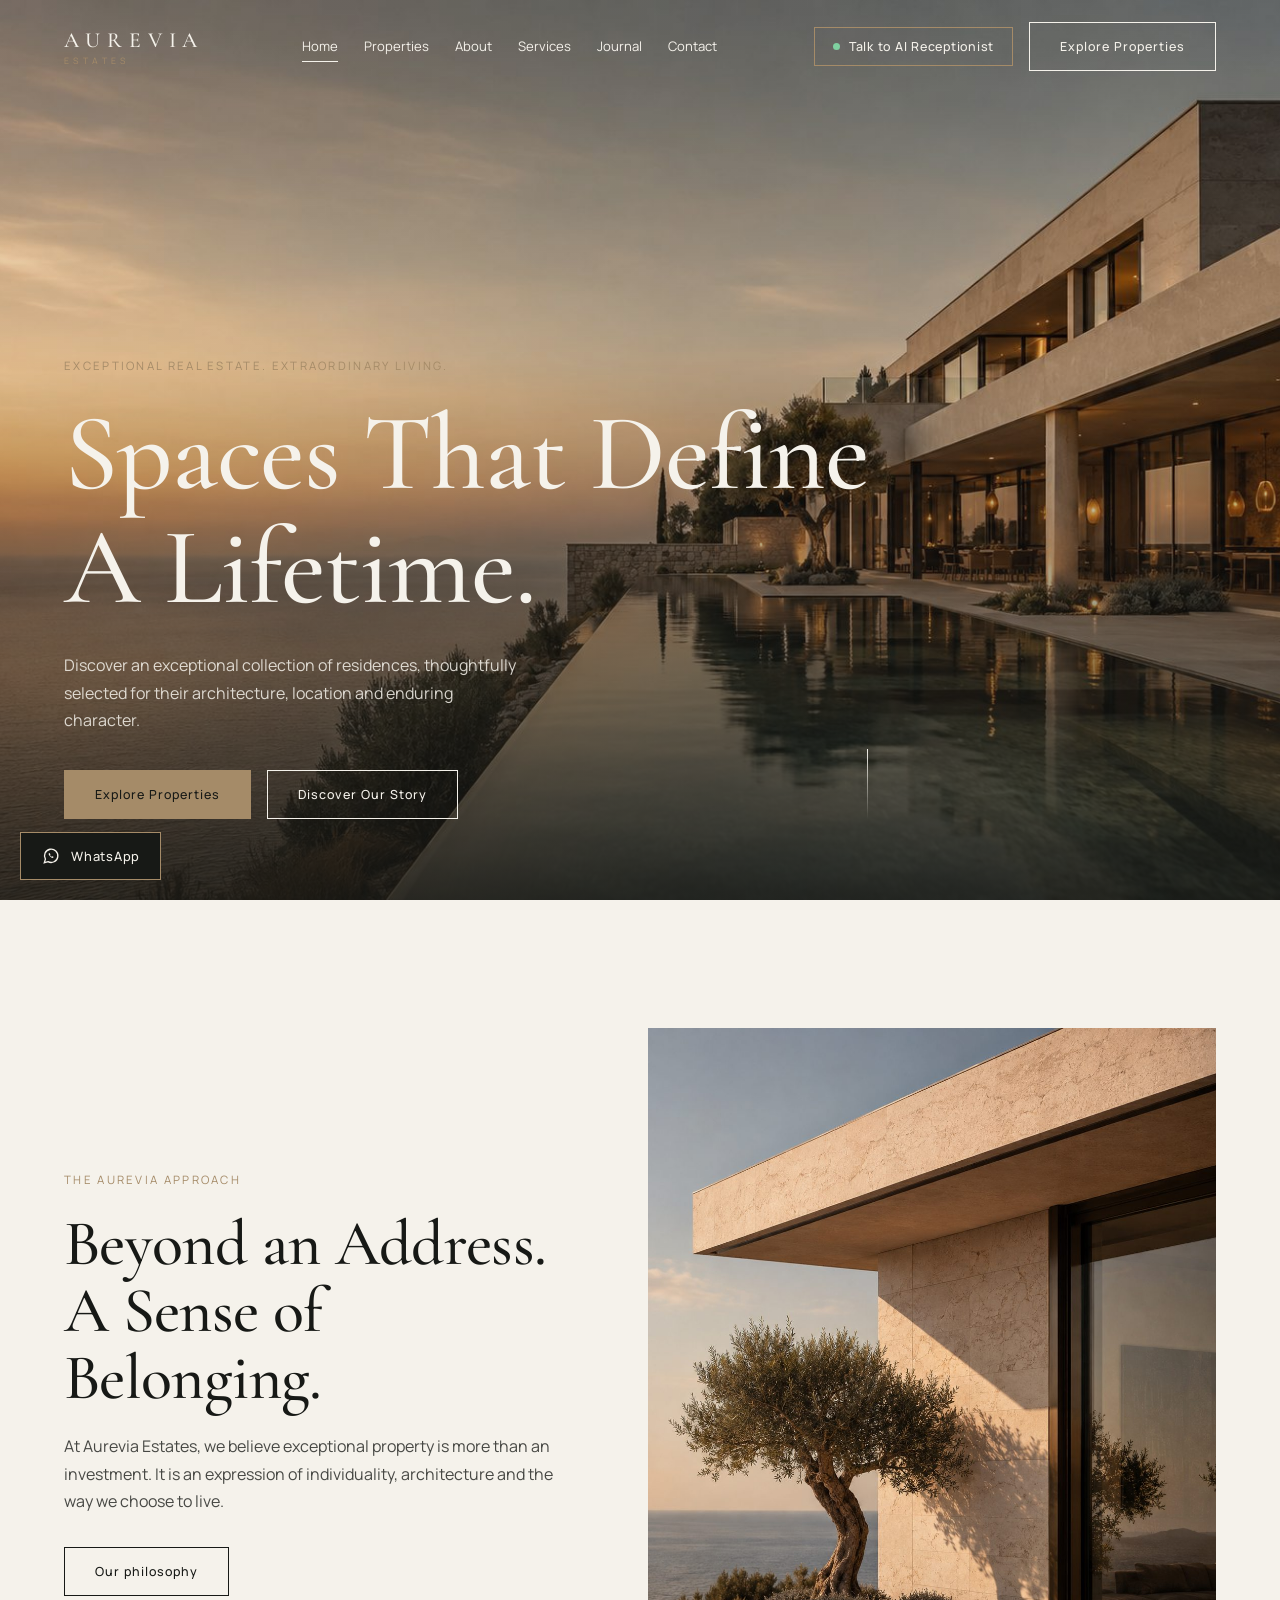
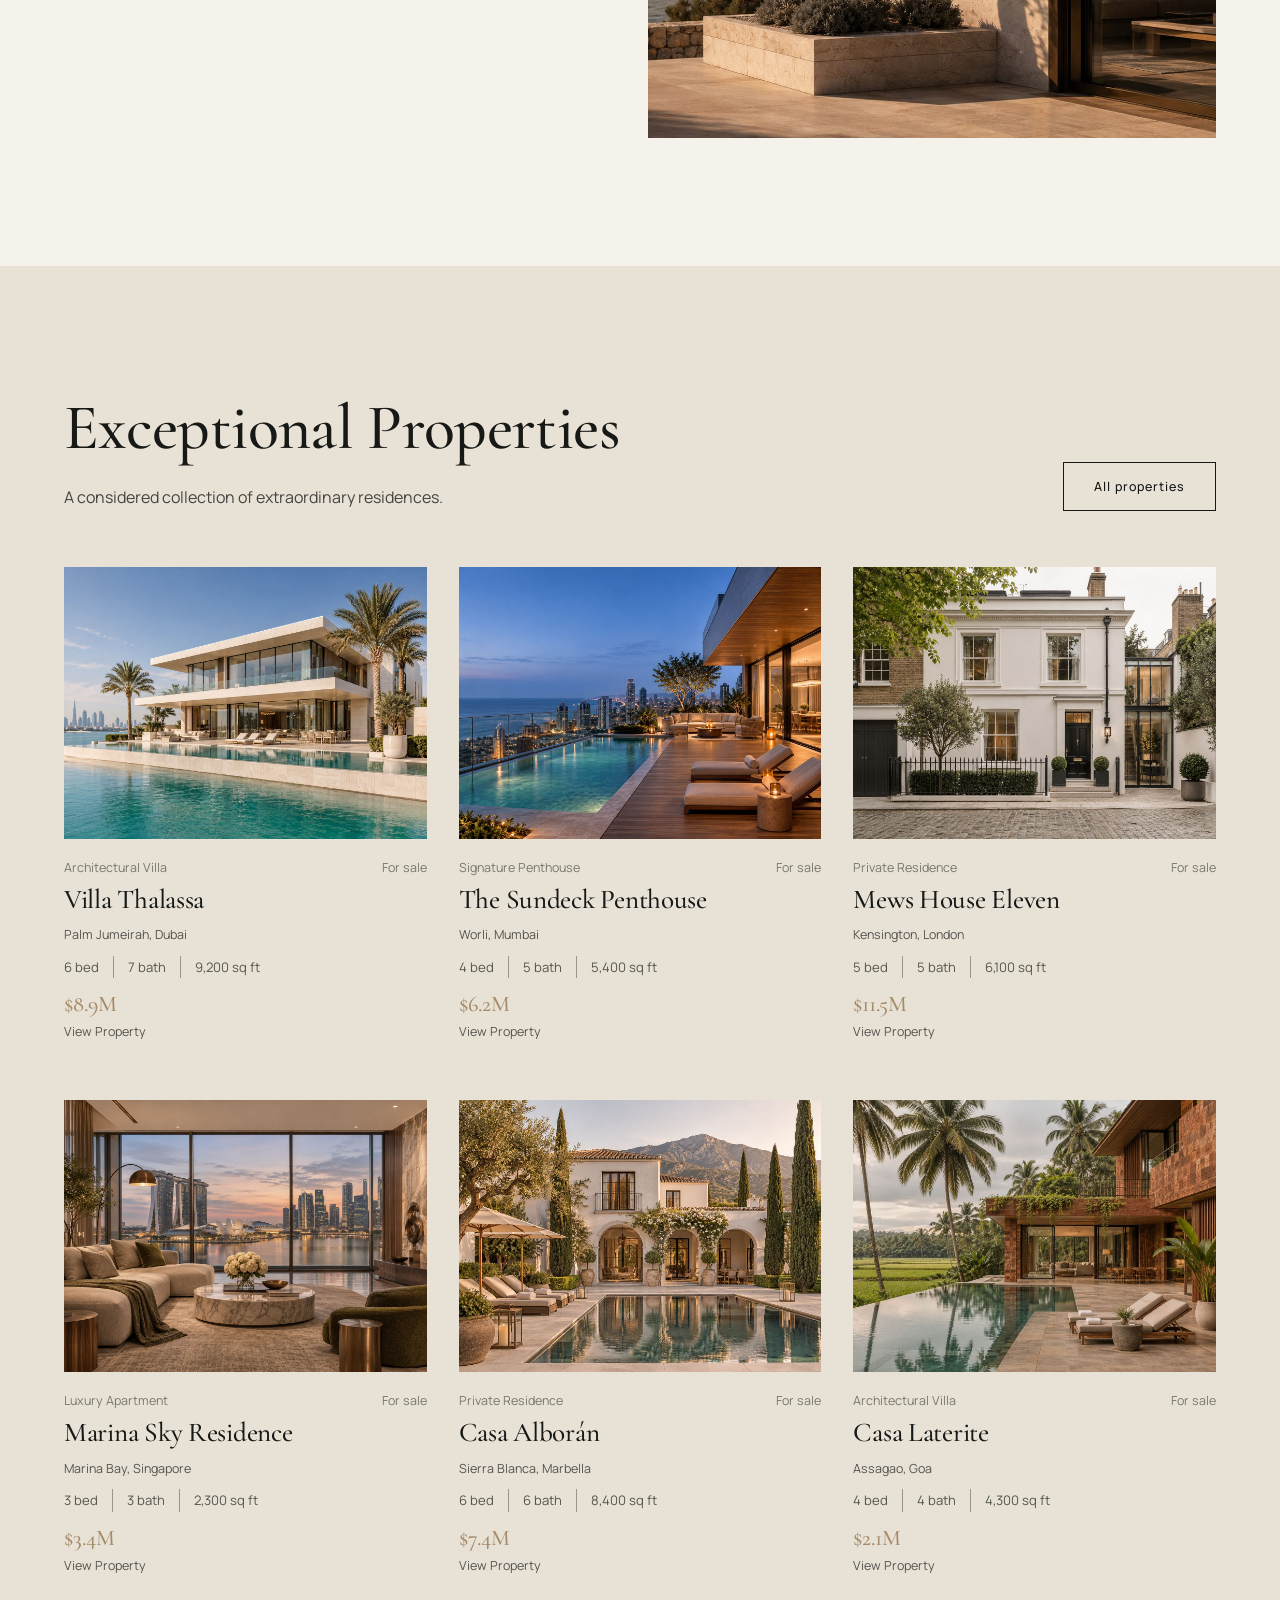
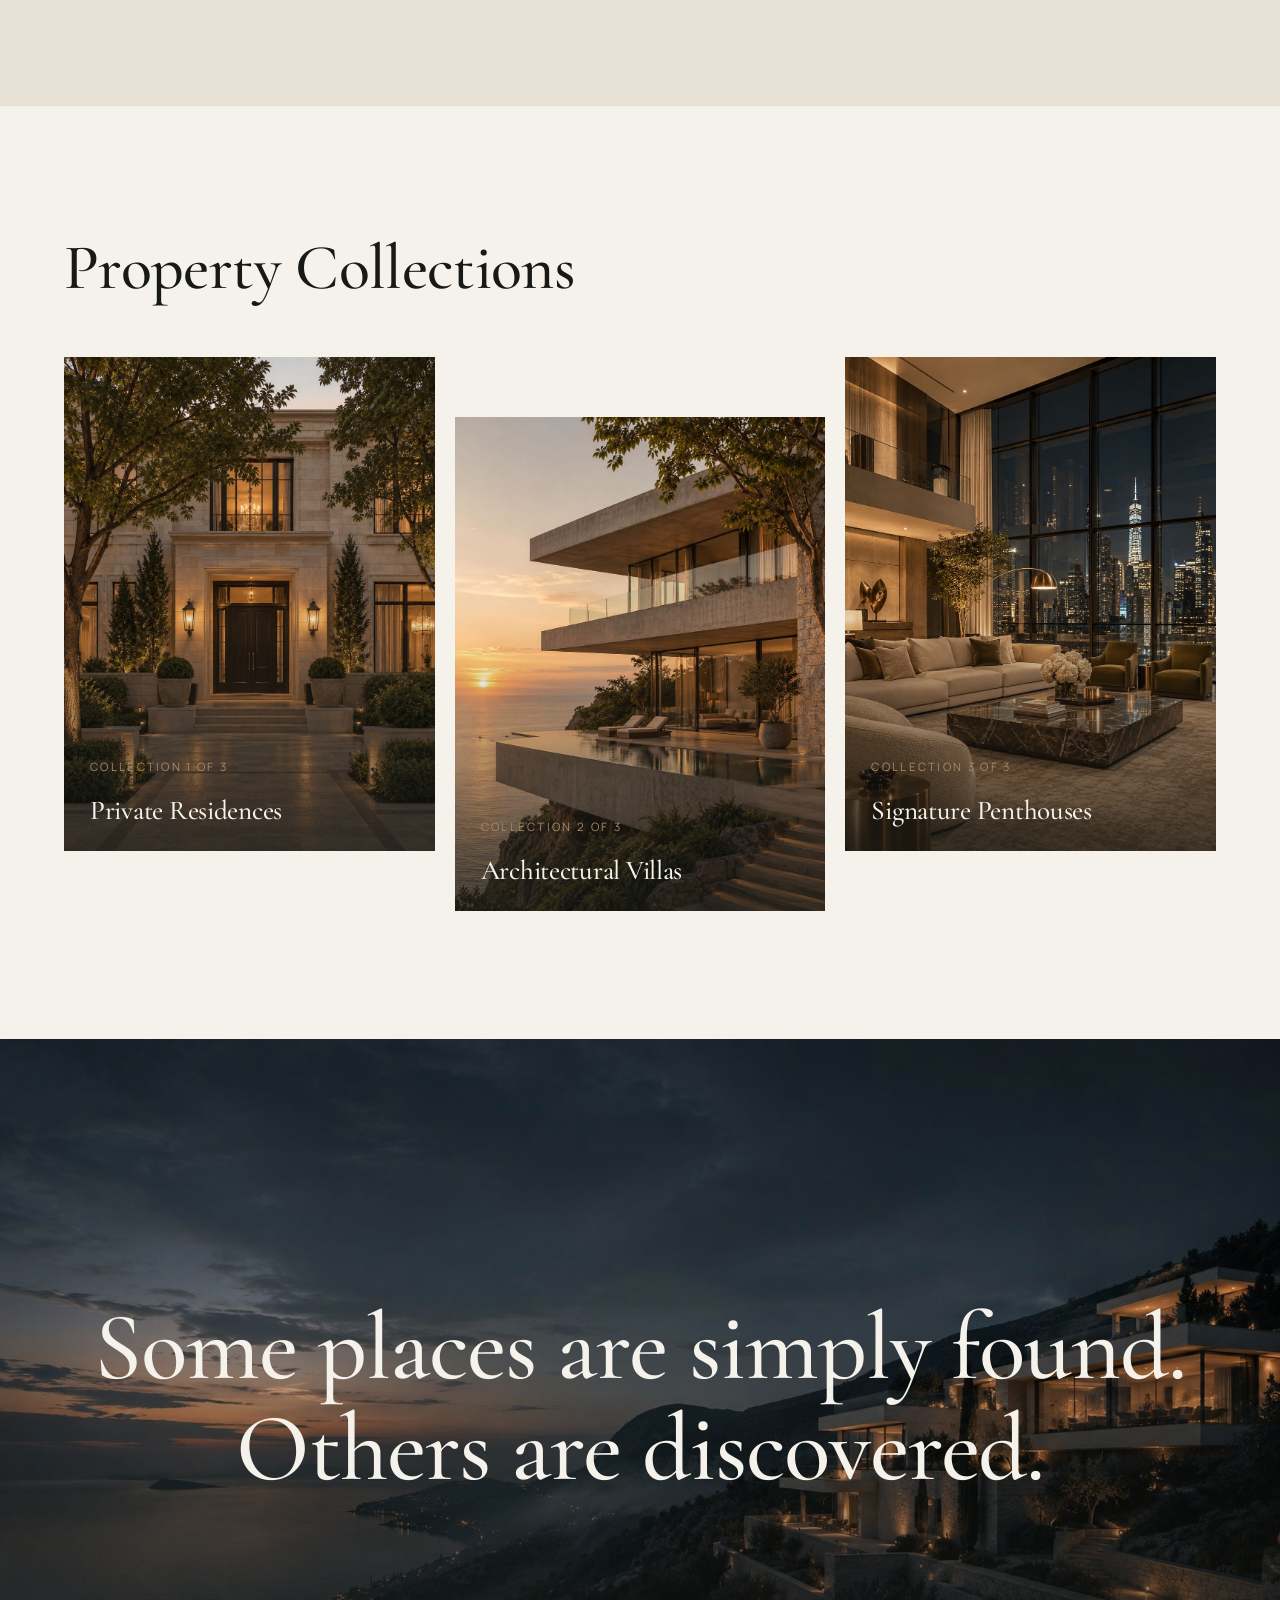
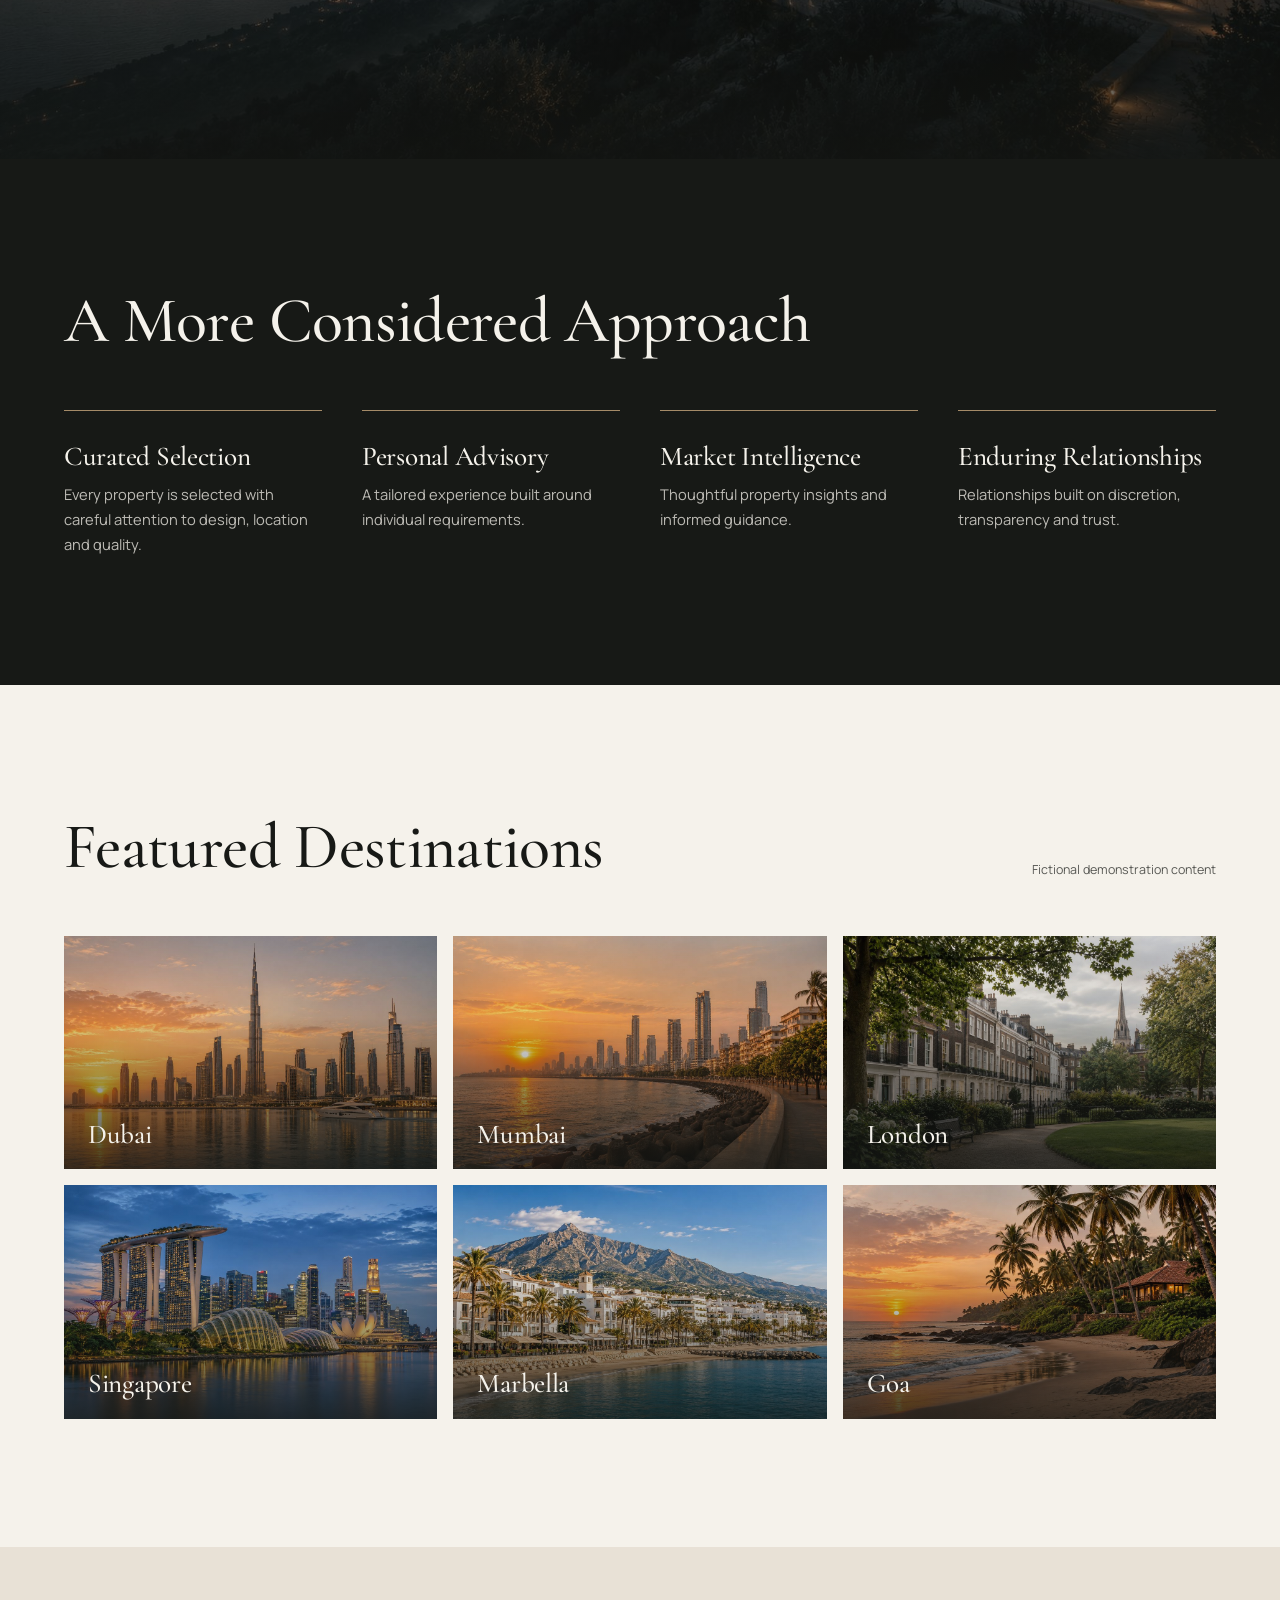
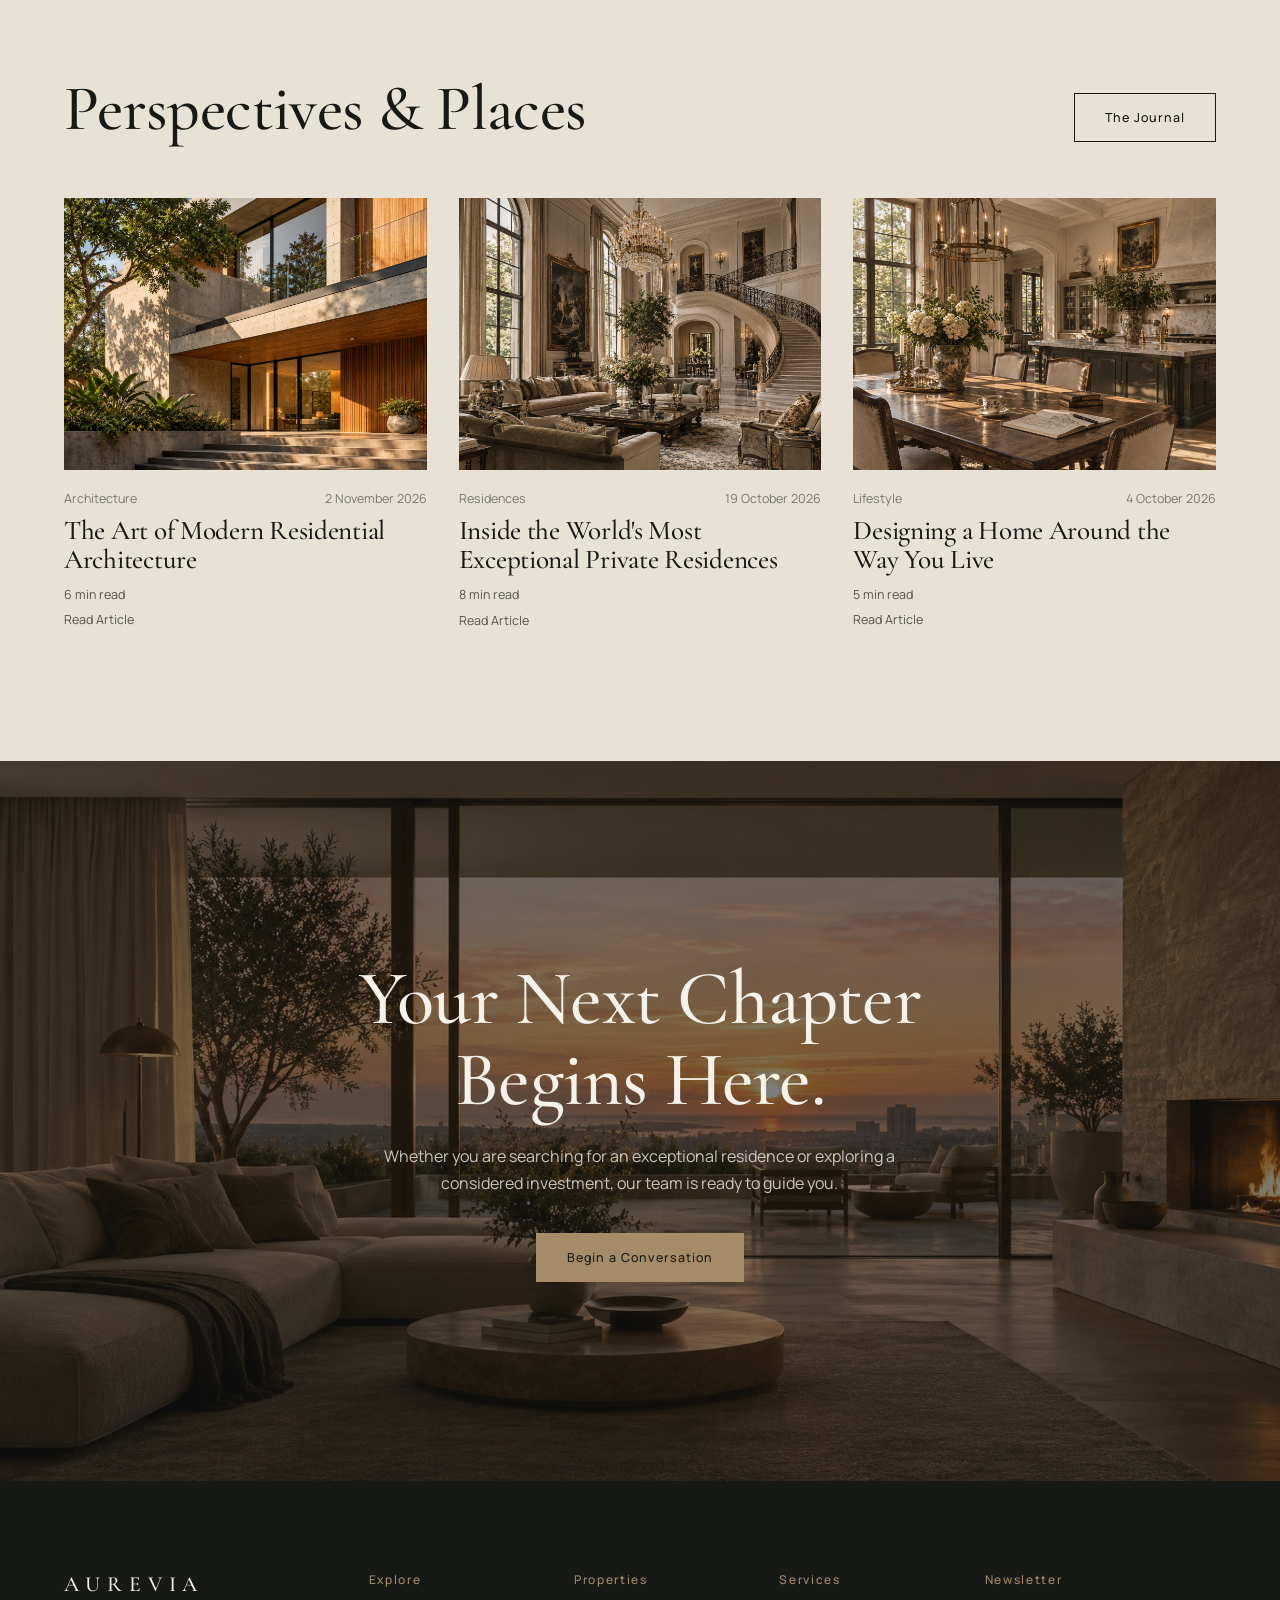
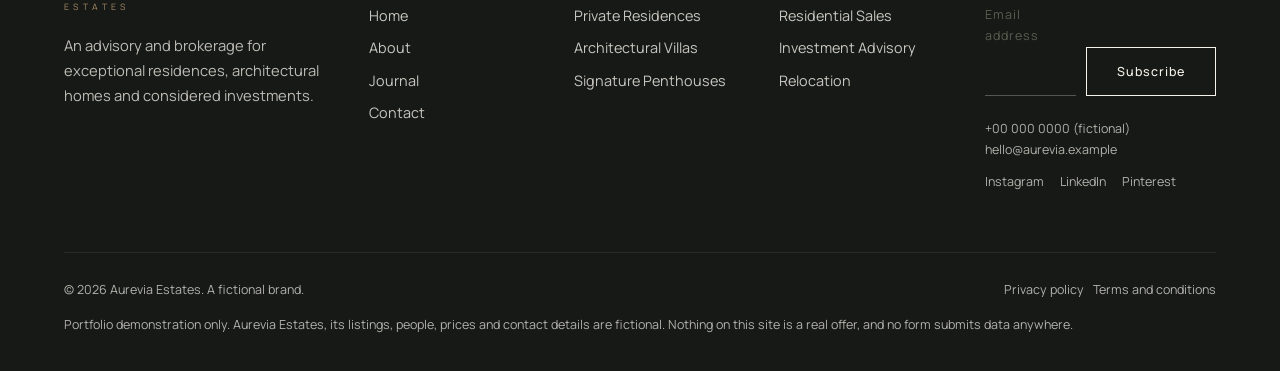
==== commit 0a5ec338: "Add AI receptionist tab (scripted demo), header button and responsive header fix" ====
--- a/index.html
+++ b/index.html
@@ -24,8 +24,9 @@
   <a href="#/" class="logo" aria-label="Aurevia Estates home">AUREVIA<small>ESTATES</small></a>
   <nav id="nav" aria-label="Main">
     <a href="#/">Home</a><a href="#/properties">Properties</a><a href="#/about">About</a><a href="#/services">Services</a><a href="#/journal">Journal</a><a href="#/contact" class="m">Contact</a>
+    <button type="button" class="nav-ai" data-ai>Talk to AI Receptionist</button>
   </nav>
-  <div class="hr"><a href="#/contact" class="ul">Contact</a><a href="#/properties" class="btn">Explore Properties</a></div>
+  <div class="hr"><a href="#/contact" class="ul">Contact</a><button type="button" class="ai-btn" data-ai><i></i><span><span class="pre">Talk to </span>AI Receptionist</span></button><a href="#/properties" class="btn">Explore Properties</a></div>
   <button id="burger" aria-expanded="false" aria-controls="nav">Menu</button>
 </header>
 <main id="main"></main>
@@ -42,11 +43,19 @@
   <p class="cap" style="margin-top:14px">Portfolio demonstration only. Aurevia Estates, its listings, people, prices and contact details are fictional. Nothing on this site is a real offer, and no form submits data anywhere.</p>
 </footer>
 <button id="wab" class="wab" type="button" aria-expanded="false" aria-controls="wap"><svg viewBox="0 0 24 24" width="20" height="20" fill="none" stroke="currentColor" stroke-width="1.6" aria-hidden="true"><path d="M4 20l1.3-4.2A8 8 0 1 1 8.4 18.8L4 20z"/><path d="M9 9.2c.3 2 2.7 4.6 5 5.3l1.3-1.2-1.7-1-.8.7c-.9-.4-1.7-1.2-2.1-2.1l.7-.8-1-1.7L9 9.2z" fill="currentColor" stroke="none"/></svg><span>WhatsApp</span></button>
-<section id="wap" class="wap" role="dialog" aria-label="WhatsApp chat (demo)" hidden>
-  <header><div><strong>Aurevia Concierge</strong><small>Demo chat. Replies are simulated.</small></div><button type="button" id="wax" aria-label="Close chat">&times;</button></header>
-  <div id="wam" class="wam" aria-live="polite"><p class="b bot">Hello, and welcome to Aurevia Estates. How may we help you today?</p></div>
-  <div class="chips"><button type="button" class="chip">I would like a private viewing</button><button type="button" class="chip">Tell me about investment options</button><button type="button" class="chip">I would like to speak with an advisor</button></div>
-  <form id="waf" novalidate><label for="wat" class="cap" style="display:block;margin-bottom:4px">Your message</label><div class="wr"><textarea id="wat" rows="2" placeholder="Type your message"></textarea><button class="btn fill" type="submit">Send</button></div></form>
+<section id="wap" class="wap" role="dialog" aria-label="Chat with Aurevia (demo)" hidden>
+  <header><div><strong id="wah">Aurevia Concierge</strong><small id="was">Demo chat. Replies are simulated.</small></div><button type="button" id="wax" aria-label="Close chat">&times;</button></header>
+  <div class="tabs" role="tablist"><button type="button" role="tab" id="tw" aria-selected="true" aria-controls="pwa">WhatsApp</button><button type="button" role="tab" id="ta" aria-selected="false" aria-controls="pai">AI Receptionist</button></div>
+  <div id="pwa" role="tabpanel" aria-labelledby="tw">
+    <div id="wam" class="wam" aria-live="polite"><p class="b bot">Hello, and welcome to Aurevia Estates. How may we help you today?</p></div>
+    <div class="chips"><button type="button" class="chip">I would like a private viewing</button><button type="button" class="chip">Tell me about investment options</button><button type="button" class="chip">I would like to speak with an advisor</button></div>
+    <form id="waf" novalidate><label for="wat" class="cap" style="display:block;margin-bottom:4px">Your message</label><div class="wr"><textarea id="wat" rows="2" placeholder="Type your message"></textarea><button class="btn fill" type="submit">Send</button></div></form>
+  </div>
+  <div id="pai" role="tabpanel" aria-labelledby="ta" hidden>
+    <div id="aim" class="wam" aria-live="polite"><p class="b bot">Hello, I am the Aurevia AI receptionist (a demo with scripted answers). Ask me about properties, private viewings or our services.</p></div>
+    <div class="chips"><button type="button" class="chip">Show villas in Dubai</button><button type="button" class="chip">Apartments under 4 million</button><button type="button" class="chip">Properties to rent</button><button type="button" class="chip">Book a private viewing</button></div>
+    <form id="aif" novalidate><label for="ait" class="cap" style="display:block;margin-bottom:4px">Ask a question</label><div class="wr"><textarea id="ait" rows="2" placeholder="For example: 3 bedroom penthouse in Mumbai"></textarea><button class="btn fill" type="submit">Ask</button></div></form>
+  </div>
 </section>
 <div id="toast" role="status" aria-live="polite"></div>
 <button id="top" aria-label="Back to top">&uarr;</button>
--- a/styles.css
+++ b/styles.css
@@ -110,3 +110,11 @@
 #waf{padding:12px 16px 16px}.wr{display:flex;gap:10px;align-items:flex-end}.wr textarea{resize:none}.wr .btn{padding:12px 18px}
 @media(max-width:600px){.wab span{display:none}.wab{padding:13px}.wap{left:10px;bottom:76px;width:calc(100vw - 20px)}}
 #waf label{color:var(--ink);opacity:.75}.wr .btn{width:auto;flex:none}
+.ai-btn{display:flex;align-items:center;gap:9px;padding:10px 18px;border:1px solid var(--bronze);background:none;color:inherit;font:500 .78rem var(--sans);letter-spacing:.06em;cursor:pointer;transition:background .35s,color .35s}.ai-btn:hover{background:var(--bronze);color:var(--ink)}.ai-btn i{width:7px;height:7px;border-radius:50%;background:#7fd1a0;flex:none}
+.nav-ai{display:none}.tabs{display:flex;border-bottom:1px solid var(--beige);background:var(--ivory)}.tabs button{flex:1;padding:12px;background:none;border:0;border-bottom:2px solid transparent;font:500 .76rem var(--sans);letter-spacing:.07em;cursor:pointer;color:var(--olive);transition:color .3s}.tabs button[aria-selected=true]{color:var(--ink);border-bottom-color:var(--bronze)}
+#pwa[hidden],#pai[hidden]{display:none}#aif{padding:12px 16px 16px}.b a{color:var(--bronze);font-weight:500}.b.me a{color:var(--ivory)}
+@media(min-width:981px) and (max-width:1280px){.hr{gap:16px}.hr a.ul{display:none}#nav a.m{display:block}#nav{gap:26px}}
+@media(max-width:980px){.nav-ai{display:block;border:1px solid var(--bronze);background:none;color:var(--ivory);padding:12px 22px;font:500 .9rem var(--sans);letter-spacing:.06em;margin-top:10px;cursor:pointer}}
+#aif label{color:var(--ink);opacity:.75}
+@media(min-width:981px){#hd{grid-template-columns:auto 1fr auto;gap:24px}#nav{justify-self:center}.hr,.hr .btn,.ai-btn{white-space:nowrap}}
+@media(min-width:981px) and (max-width:1180px){.hr .btn{display:none}.ai-btn .pre{display:none}}
